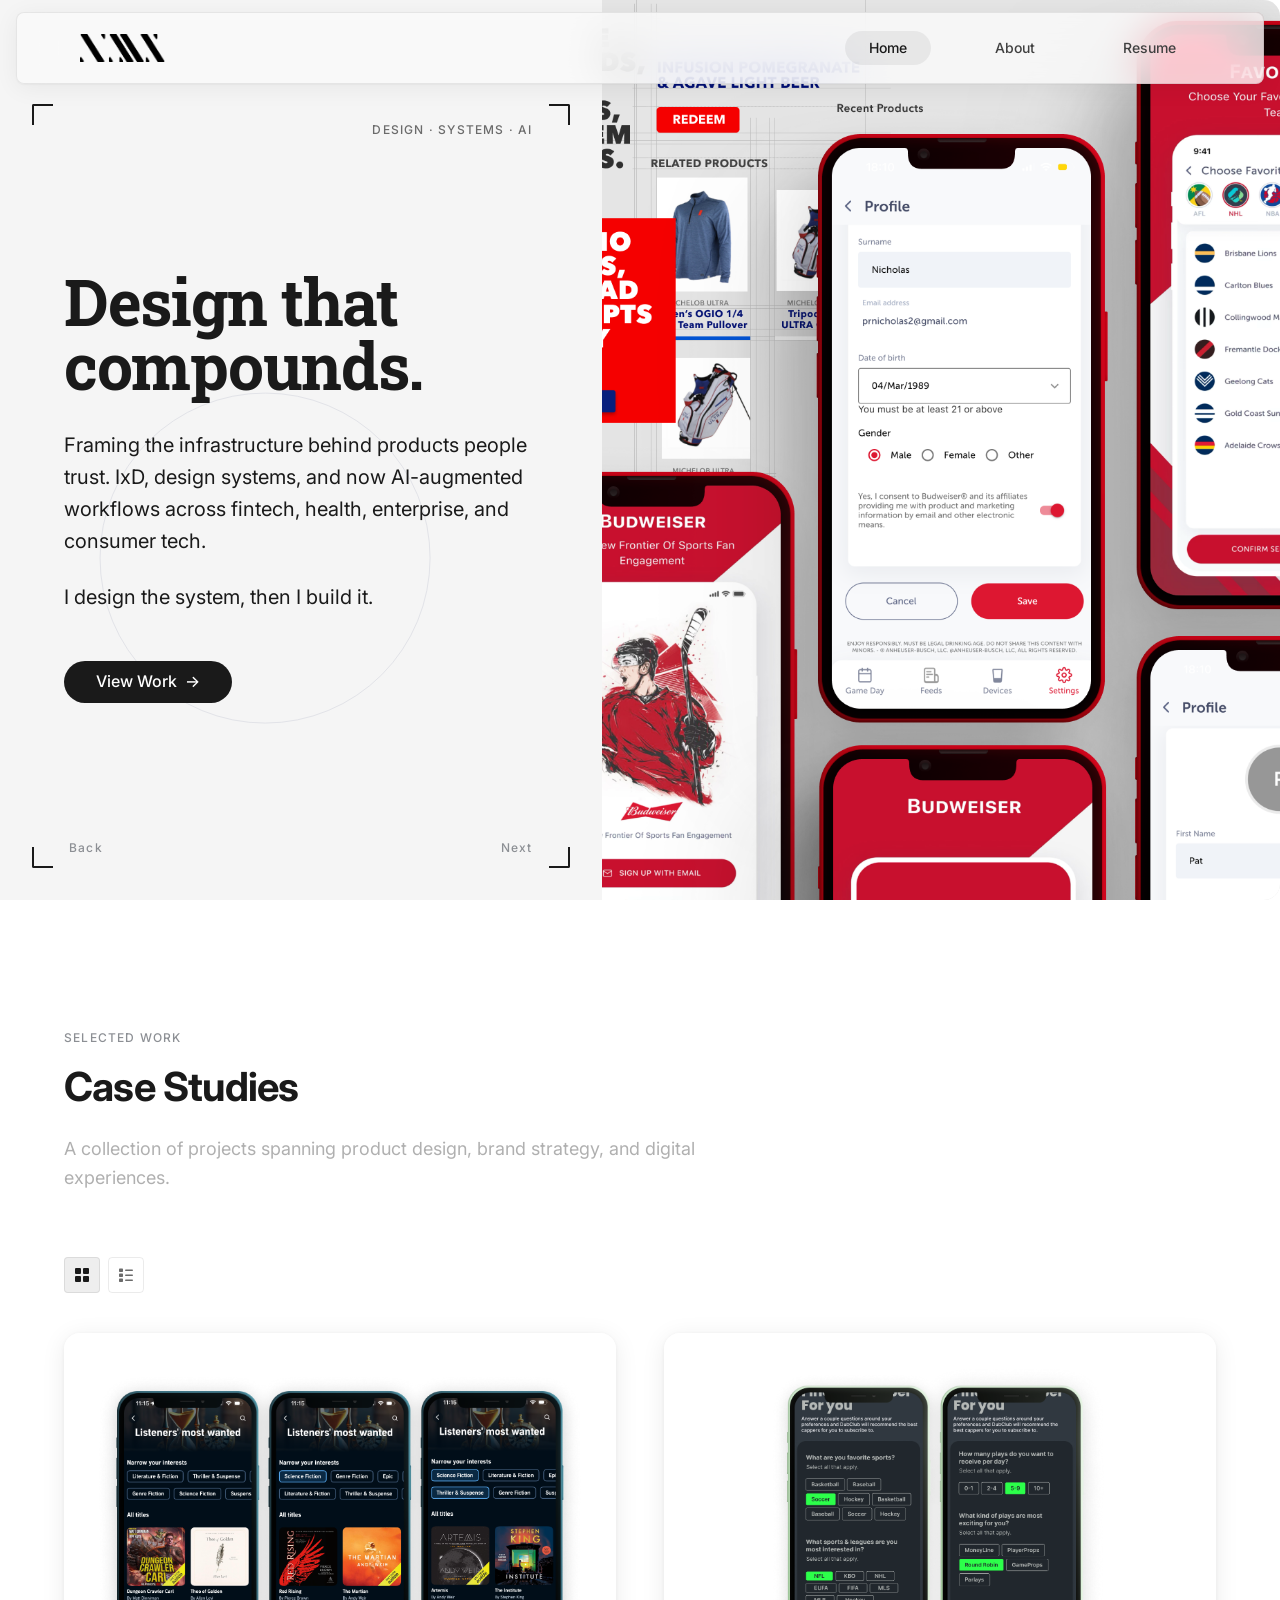
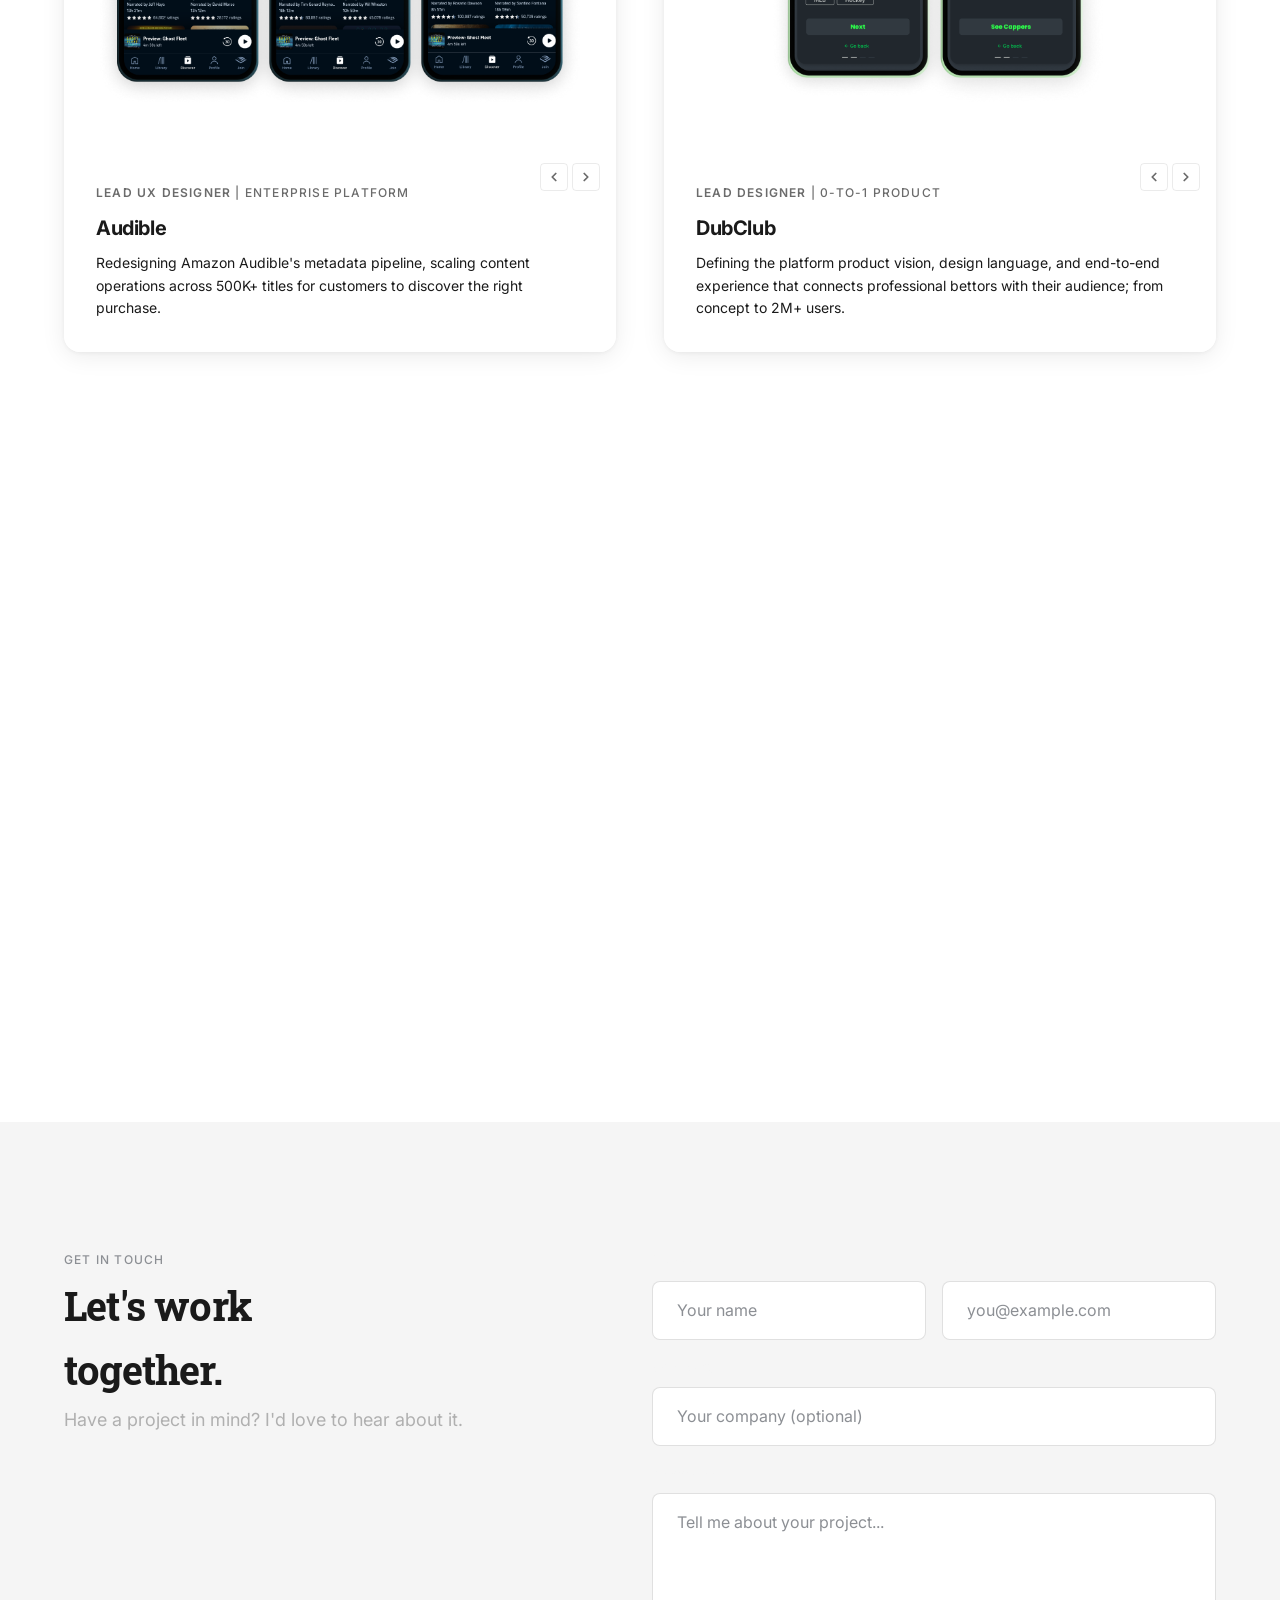
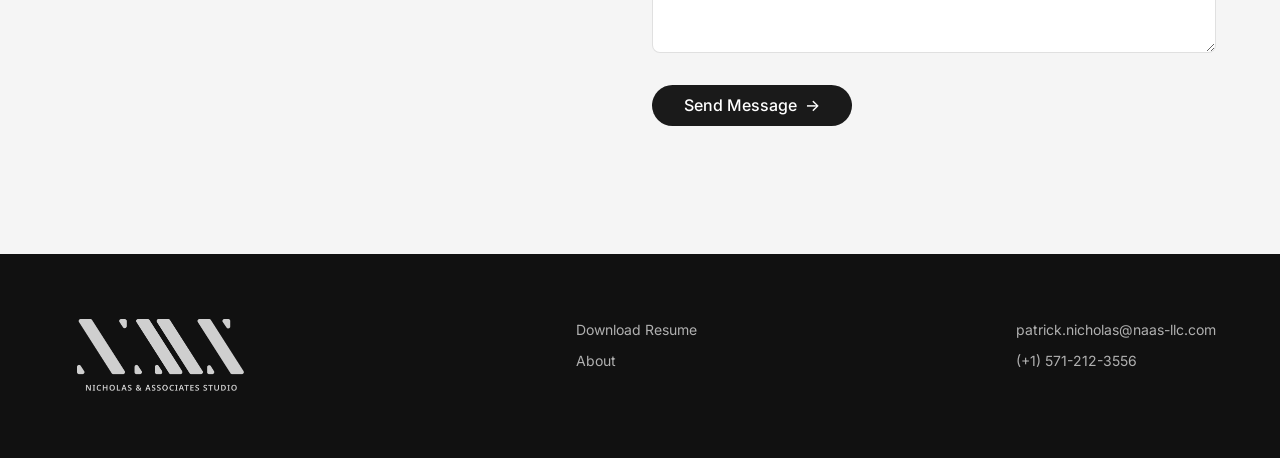
==== index.html @ 4880c424 "Restyle contact section text block: serif title, tight 4px rhythm .contact .section__title now uses " ====
<!DOCTYPE html>
<html lang="en">
<head>
  <meta charset="UTF-8">
  <meta name="viewport" content="width=device-width, initial-scale=1.0">
  <title>NAAS, LLC — Design & Strategy Portfolio</title>
  <meta name="description" content="NAAS, LLC — Portfolio of design, strategy, and product case studies by Patrick Nicholas.">
  <meta property="og:type" content="website">
  <meta property="og:url" content="https://naas-llc.netlify.app/">
  <meta property="og:title" content="NAAS, LLC — Design & Strategy Portfolio">
  <meta property="og:description" content="NAAS, LLC — Portfolio of design, strategy, and product case studies by Patrick Nicholas.">
  <meta property="og:image" content="https://naas-llc.netlify.app/assets/images/og-image.png">
  <meta name="twitter:card" content="summary_large_image">
  <meta name="twitter:title" content="NAAS, LLC — Design & Strategy Portfolio">
  <meta name="twitter:description" content="NAAS, LLC — Portfolio of design, strategy, and product case studies by Patrick Nicholas.">
  <meta name="twitter:image" content="https://naas-llc.netlify.app/assets/images/og-image.png">
  <link rel="preconnect" href="https://fonts.googleapis.com">
  <link rel="preconnect" href="https://fonts.gstatic.com" crossorigin>
  <link href="https://fonts.googleapis.com/css2?family=Roboto+Slab:wght@400;700&family=Newsreader:ital,opsz,wght@0,6..72,200..800;1,6..72,200..800&family=Inter:wght@400;500;600;700&family=JetBrains+Mono:wght@400;500&display=swap" rel="stylesheet">
  <link rel="stylesheet" href="css/main.css?v=20260461">
  <link rel="stylesheet" href="css/case-study.css?v=20260488">
</head>
<body class="theme--light">

  <a href="#main-content" class="skip-link">Skip to content</a>

  <!-- ============================================================
       NAVIGATION
       ============================================================ -->
  <nav class="nav">
    <div class="container nav__inner">
      <a href="index.html" class="nav__logo" aria-label="NAAS, LLC — Home">
        <img src="assets/images/naas-logo-lt.png" alt="NAAS, LLC" class="nav__logo-img">
      </a>
      <div class="nav__links">
        <a href="index.html" class="nav__link">Home</a>
        <a href="about.html" class="nav__link">About</a>
        <a href="resume.html" class="nav__link">Resume</a>
      </div>
      <button class="nav__toggle" aria-label="Toggle navigation">
        <span></span>
        <span></span>
        <span></span>
      </button>
    </div>
  </nav>

  <main id="main-content">

  <!-- ============================================================
       HERO — Home
       ============================================================ -->
  <section class="hero hero--home hero--split">

    <div class="hero__panel-text hero__panel-text--home">

      <p class="hero__eyebrow hero__eyebrow--home">Design &middot; Systems &middot; AI</p>

      <span class="hero__frame-corner hero__frame-corner--tl" aria-hidden="true"></span>
      <span class="hero__frame-corner hero__frame-corner--tr" aria-hidden="true"></span>
      <span class="hero__frame-corner hero__frame-corner--bl" aria-hidden="true"></span>
      <span class="hero__frame-corner hero__frame-corner--br" aria-hidden="true"></span>

      <span class="hero__accent-ring" aria-hidden="true"></span>

      <div class="hero__home-copy">
        <h1 class="hero__title">Design that compounds.</h1>
        <p class="hero__subtitle">
          Framing the infrastructure behind products people trust. IxD, design
          systems, and now AI-augmented workflows across fintech, health, enterprise,
          and consumer tech.
        </p>
        <p class="hero__subtitle hero__subtitle--spaced">I design the system, then I build it.</p>
        <div class="hero__cta">
          <a href="#projects" class="btn btn--primary btn--lg">View Work <span class="btn__arrow">&rarr;</span></a>
        </div>
      </div>

      <div class="hero__frame-nav">
        <button type="button" class="hero__frame-nav-label" data-home-carousel-back aria-label="Previous slide">Back</button>
        <button type="button" class="hero__frame-nav-label" data-home-carousel-next aria-label="Next slide">Next</button>
      </div>

    </div>

    <!-- Right panel — placeholder image/video carousel, auto-advances every 3.75s
         with a vertical slide transition. Swap these <img> slides for final
         photography/video before launch. -->
    <div class="hero__panel-visual hero__panel-visual--home">
      <div class="home-hero-carousel" data-home-carousel>
        <div class="home-hero-carousel__slide is-active"><img src="assets/images/home-hero-img-1.png" alt="" loading="lazy"></div>
        <div class="home-hero-carousel__slide"><img src="assets/images/home-hero-img-2.png" alt="" loading="lazy"></div>
        <div class="home-hero-carousel__slide"><img src="assets/images/home-hero-img-3.png" alt="" loading="lazy"></div>
        <div class="home-hero-carousel__slide"><img src="assets/images/home-hero-img-4.png" alt="" loading="lazy"></div>
        <div class="home-hero-carousel__slide"><img src="assets/images/home-hero-img-5.png" alt="" loading="lazy"></div>
        <div class="home-hero-carousel__slide"><img src="assets/images/home-hero-img-6.png" alt="" loading="lazy"></div>
        <div class="home-hero-carousel__slide"><img src="assets/images/home-hero-img-7.png" alt="" loading="lazy"></div>
        <div class="home-hero-carousel__slide"><img src="assets/images/home-hero-img-8.png" alt="" loading="lazy"></div>
      </div>
    </div>

  </section>

  <!-- ============================================================
       FEATURED PROJECTS
       ============================================================ -->
  <section id="projects" class="section">
    <div class="container">
      <div class="section__header">
        <p class="section__eyebrow">Selected Work</p>
        <h2 class="section__title">Case Studies</h2>
        <p class="section__subtitle">A collection of projects spanning product design, brand strategy, and digital experiences.</p>
      </div>

      <!-- View Toggle -->
      <div class="projects-controls" role="group" aria-label="Project view">
        <button class="view-btn view-btn--active" id="view-grid" aria-label="Grid view" aria-pressed="true">
          <svg width="16" height="16" viewBox="0 0 16 16" fill="none" aria-hidden="true">
            <rect x="1" y="1" width="6" height="6" rx="1" fill="currentColor"/>
            <rect x="9" y="1" width="6" height="6" rx="1" fill="currentColor"/>
            <rect x="1" y="9" width="6" height="6" rx="1" fill="currentColor"/>
            <rect x="9" y="9" width="6" height="6" rx="1" fill="currentColor"/>
          </svg>
        </button>
        <button class="view-btn" id="view-list" aria-label="List view" aria-pressed="false">
          <svg width="16" height="16" viewBox="0 0 16 16" fill="none" aria-hidden="true">
            <rect x="1" y="1.5" width="4" height="3.5" rx="0.75" fill="currentColor"/>
            <rect x="7" y="2.5" width="8" height="1.5" rx="0.75" fill="currentColor"/>
            <rect x="1" y="6.5" width="4" height="3.5" rx="0.75" fill="currentColor"/>
            <rect x="7" y="7.5" width="8" height="1.5" rx="0.75" fill="currentColor"/>
            <rect x="1" y="11.5" width="4" height="3.5" rx="0.75" fill="currentColor"/>
            <rect x="7" y="12.5" width="8" height="1.5" rx="0.75" fill="currentColor"/>
          </svg>
        </button>
      </div>

      <div class="grid" id="projects-grid">
        <!-- Project 1 — Audible -->
        <a href="projects/metadata-casestudy.html" class="col-6 project-card">
          <div class="project-card__image card-carousel">
            <div class="card-carousel__viewport">
              <div class="card-carousel__track">
                <div class="card-carousel__slide">
                  <img src="assets/images/audible-project-card-3.png" alt="Audible product screens">
                </div>
                <div class="card-carousel__slide">
                  <img src="assets/images/audible-project-card-4.png" alt="Audible product screens">
                </div>
                <div class="card-carousel__slide">
                  <img src="assets/images/Audible-project-banner-1.png" alt="Audible product screens">
                </div>
                <div class="card-carousel__slide">
                  <img src="assets/images/Audible-project-banner-2.png" alt="Audible product screens">
                </div>
              </div>
            </div>
          </div>
          <div class="project-card__content">
            <div class="card-carousel__controls">
              <button class="card-carousel__btn card-carousel__btn--prev" aria-label="Previous image">
                <svg width="14" height="14" viewBox="0 0 12 12" fill="none" aria-hidden="true"><path d="M7.5 9L4.5 6L7.5 3" stroke="currentColor" stroke-width="1.5" stroke-linecap="round" stroke-linejoin="round"/></svg>
              </button>
              <button class="card-carousel__btn card-carousel__btn--next" aria-label="Next image">
                <svg width="14" height="14" viewBox="0 0 12 12" fill="none" aria-hidden="true"><path d="M4.5 3L7.5 6L4.5 9" stroke="currentColor" stroke-width="1.5" stroke-linecap="round" stroke-linejoin="round"/></svg>
              </button>
            </div>
            <span class="project-card__tag"><span class="project-card__role">Lead UX Designer</span> | Enterprise Platform</span>
            <h3 class="project-card__title">Audible</h3>
            <p class="project-card__desc">Redesigning Amazon Audible's metadata pipeline, scaling content operations across 500K+ titles for customers to discover the right purchase.</p>
            <span class="project-card__list-cta">View Case Study <span class="btn__arrow">&rarr;</span></span>
          </div>
        </a>

        <!-- Project 2 — DubClub -->
        <a href="projects/0-1-product.html" class="col-6 project-card">
          <div class="project-card__image card-carousel">
            <div class="card-carousel__viewport">
              <div class="card-carousel__track">
                <div class="card-carousel__slide">
                  <img src="assets/images/duclub-project-card-1.png" alt="DubClub product screens" style="width:100%;height:100%;object-fit:contain;object-position:center;">
                </div>
                <div class="card-carousel__slide">
                  <img src="assets/images/dubclub-project-home-1.png" alt="DubClub product screens" style="width:100%;height:100%;object-fit:contain;object-position:center;">
                </div>
                <div class="card-carousel__slide">
                  <img src="assets/images/dubclub-project-home-2.png" alt="DubClub product screens" style="width:100%;height:100%;object-fit:contain;object-position:center;">
                </div>
              </div>
            </div>
          </div>
          <div class="project-card__content">
            <div class="card-carousel__controls">
              <button class="card-carousel__btn card-carousel__btn--prev" aria-label="Previous image">
                <svg width="14" height="14" viewBox="0 0 12 12" fill="none" aria-hidden="true"><path d="M7.5 9L4.5 6L7.5 3" stroke="currentColor" stroke-width="1.5" stroke-linecap="round" stroke-linejoin="round"/></svg>
              </button>
              <button class="card-carousel__btn card-carousel__btn--next" aria-label="Next image">
                <svg width="14" height="14" viewBox="0 0 12 12" fill="none" aria-hidden="true"><path d="M4.5 3L7.5 6L4.5 9" stroke="currentColor" stroke-width="1.5" stroke-linecap="round" stroke-linejoin="round"/></svg>
              </button>
            </div>
            <span class="project-card__tag"><span class="project-card__role">Lead Designer</span> | 0-to-1 Product</span>
            <h3 class="project-card__title">DubClub</h3>
            <p class="project-card__desc">Defining the platform product vision, design language, and end-to-end experience that connects professional bettors with their audience; from concept to 2M+ users.</p>
            <span class="project-card__list-cta">View Case Study <span class="btn__arrow">&rarr;</span></span>
          </div>
        </a>

        <!-- Project 3 — Anheuser-Busch -->
        <a href="projects/AB-InBev-DS.html" class="col-6 project-card">
          <div class="project-card__image card-carousel">
            <div class="card-carousel__viewport">
              <div class="card-carousel__track">
                <div class="card-carousel__slide"><img src="assets/images/abi-slide-1.png" alt="Anheuser-Busch — loyalty experience" style="width:100%;height:100%;object-fit:contain;object-position:center;"></div>
                <div class="card-carousel__slide"><img src="assets/images/abi-slide-2.png" alt="Anheuser-Busch — MyCooler platform" style="width:100%;height:100%;object-fit:contain;object-position:center;"></div>
              </div>
            </div>
          </div>
          <div class="project-card__content">
            <div class="card-carousel__controls">
              <button class="card-carousel__btn card-carousel__btn--prev" aria-label="Previous image">
                <svg width="14" height="14" viewBox="0 0 12 12" fill="none" aria-hidden="true"><path d="M7.5 9L4.5 6L7.5 3" stroke="currentColor" stroke-width="1.5" stroke-linecap="round" stroke-linejoin="round"/></svg>
              </button>
              <button class="card-carousel__btn card-carousel__btn--next" aria-label="Next image">
                <svg width="14" height="14" viewBox="0 0 12 12" fill="none" aria-hidden="true"><path d="M4.5 3L7.5 6L4.5 9" stroke="currentColor" stroke-width="1.5" stroke-linecap="round" stroke-linejoin="round"/></svg>
              </button>
            </div>
            <span class="project-card__tag"><span class="project-card__role">Senior UX Designer</span> | Design Systems</span>
            <h3 class="project-card__title">Anheuser-Busch</h3>
            <p class="project-card__desc">Creating a unified design system that uniquely represents Anheuser-Busch's 500+ brands, focused on consistency at enterprise scale while preserving brand identity.</p>
            <span class="project-card__list-cta">View Case Study <span class="btn__arrow">&rarr;</span></span>
          </div>
        </a>

      </div>
    </div>
  </section>

  <!-- ============================================================
       CONTACT FORM
       ============================================================ -->
  <section class="contact section--alt" id="contact">
    <div class="container">
      <div class="grid">
        <div class="col-5 tab-col-12">
          <p class="section__eyebrow">Get in Touch</p>
          <h2 class="section__title">Let's work<br>together.</h2>
          <p class="section__subtitle mt-2">Have a project in mind? I'd love to hear about it.</p>
        </div>
        <div class="col-6 col-start-7 tab-col-12">
          <form class="contact__form" novalidate>
            <div class="form-row">
              <div class="form-group">
                <label class="form-group__label" for="contact-name">Name</label>
                <input class="form-group__input" type="text" id="contact-name" name="name" placeholder="Your name" required>
              </div>
              <div class="form-group">
                <label class="form-group__label" for="contact-email">Email</label>
                <input class="form-group__input" type="email" id="contact-email" name="email" placeholder="you@example.com" required>
              </div>
            </div>
            <div class="form-group">
              <label class="form-group__label" for="contact-company">Company</label>
              <input class="form-group__input" type="text" id="contact-company" name="company" placeholder="Your company (optional)">
            </div>
            <div class="form-group">
              <label class="form-group__label" for="contact-message">Message</label>
              <textarea class="form-group__textarea" id="contact-message" name="message" placeholder="Tell me about your project..." required></textarea>
            </div>
            <div class="form-message"></div>
            <button type="submit" class="btn btn--primary btn--lg contact__submit">Send Message <span class="btn__arrow">&rarr;</span></button>
          </form>
        </div>
      </div>
    </div>
  </section>

  </main>

  <!-- ============================================================
       FOOTER
       ============================================================ -->
  <footer class="footer">
    <div class="container footer__inner">
      <div class="footer__brand">
        <a href="index.html" aria-label="NAAS, LLC — Home">
          <img src="assets/images/logo-white-footer.png" alt="NAAS, LLC" class="footer__logo-img">
        </a>
        
      </div>
      <div class="footer__links">
        <a href="assets/files/Patrick-Nicholas_Resume2026.pdf" class="footer__link" download="Patrick-Nicholas_Resume2026.pdf">Download Resume</a>
        <a href="about.html" class="footer__link">About</a>
      </div>
      <div class="footer__contact">
        <span class="footer__contact-item"><a href="mailto:patrick.nicholas@naas-llc.com">patrick.nicholas@naas-llc.com</a></span>
        <span class="footer__contact-item"><a href="tel:+15712123556">(+1) 571-212-3556</a></span>
      </div>
    </div>
  </footer>

  <script src="js/main.js?v=20260471"></script>
</body>
</html>
---- css/main.css ----
/* ==========================================================================
   Main — Import all stylesheets
   ========================================================================== */
@import url('tokens.css?v=20260453');
@import url('grid.css?v=20260450');
@import url('base.css?v=20260453');
@import url('components.css?v=20260463');
---- css/case-study.css ----
/* ==========================================================================
   Case Study Layout — cs-* components
   Used by project-4.html (and future case studies).

   Per-project accent color: set --cs-accent on <main>.
   e.g. <main style="--cs-accent: #0060AF;">

   All components respect body.theme--light via semantic tokens.
   ========================================================================== */

/* ================================================================
   CUSTOM PROPERTY DEFAULTS
   ================================================================ */
:root {
  --cs-accent:          #2563EB;         /* fallback — overridden per project */
  --cs-accent-dim:      rgba(37, 99, 235, 0.12);
  --cs-section-py:      var(--space-5xl);
  --cs-chapter-py:      var(--space-3xl);
  --cs-split-gap:       var(--space-5xl);
  --cs-split-col-text:  7fr;
  --cs-split-col-vis:   5fr;
}


/* ================================================================
   CS-INTRO — Overview + Meta 2-col block
   ================================================================ */
.cs-intro {
  padding: var(--cs-section-py) 0 var(--space-4xl);
  background-color: var(--color-bg);
  transition: background-color var(--duration-theme);
}

.cs-intro__inner {
  display: grid;
  grid-template-columns: 1fr 1fr;
  gap: var(--space-4xl) var(--space-4xl);
  align-items: start;
}

.cs-intro__overview-label {
  font-size: var(--text-caption);
  font-weight: var(--fw-emphasis);
  letter-spacing: var(--tracking-overline);
  text-transform: uppercase;
  color: var(--cs-accent);
  margin-bottom: var(--space-sm);
}

.cs-intro__text {
  font-size: var(--text-body-lg);
  line-height: var(--leading-prose);
  color: var(--color-text-secondary);
  max-width: 600px;
}

.cs-intro__text + .cs-intro__text {
  margin-top: var(--space-md);
}

/* Right: stacked meta list — horizontal cards instead of divider lines */
.cs-intro__meta {
  display: flex;
  flex-direction: column;
  gap: var(--space-md);
}

.cs-intro__meta-item {
  padding: 16px 16px;
  border-radius: 8px;
  /* --color-card directly, not the --card-bg alias — --card-bg doesn't
     correctly pick up body.theme--light's override when the class is
     toggled at runtime (confirmed: --color-card resolves correctly,
     --card-bg does not), so it's bypassed here. */
  background-color: var(--color-card);
  box-shadow: 0 2px 10px rgba(0, 0, 0, 0.06);
}

.cs-intro__meta-label {
  font-size: var(--text-caption);
  font-weight: var(--fw-emphasis);
  letter-spacing: var(--tracking-overline);
  text-transform: uppercase;
  color: var(--color-text-tertiary);
  margin-bottom: 4px;
}

.cs-intro__meta-value {
  font-size: var(--text-label);
  line-height: 1.5;
  color: var(--color-text-primary);
  font-weight: var(--fw-emphasis);
}

@media (max-width: 1024px) {
  .cs-intro__inner {
    grid-template-columns: 1fr;
    gap: var(--space-3xl);
  }

  .cs-intro__meta {
    flex-direction: row;
    flex-wrap: wrap;
    gap: var(--space-md);
  }

  .cs-intro__meta-item {
    flex: 1 1 calc(50% - var(--space-md));
  }
}

@media (max-width: 640px) {
  .cs-intro__meta-item {
    flex: 1 1 100%;
  }
}


/* ================================================================
   CS-STATEMENT — Large editorial pull statement
   ================================================================ */
.cs-statement {
  padding: var(--space-4xl) 0;
}

.cs-statement__text {
  font-family: 'Newsreader', Georgia, serif;
  font-style: italic;
  font-size: clamp(1.5rem, 2.5vw + 0.5rem, 2.5rem);
  line-height: 1.35;
  color: var(--color-text-primary);
  max-width: 900px;
  margin: 0 auto;
  text-align: center;
  letter-spacing: -0.01em;
}

.cs-statement__text em {
  font-style: normal;
  color: var(--cs-accent);
}


/* ================================================================
   CS-FULL-BLEED — Image with caption
   ================================================================ */
.cs-full-bleed {
  margin: var(--space-4xl) 0;
}

.cs-full-bleed__frame {
  width: 100%;
  border-radius: var(--radius-card);
  overflow: hidden;
  background-color: var(--color-surface);
  border: 1px solid var(--color-border-light);
}

.cs-full-bleed__frame img {
  display: block;
  width: 100%;
  height: auto;
  max-height: 600px;
  object-fit: contain;
  object-position: center;
}

.cs-full-bleed__caption {
  margin-top: var(--space-sm);
  font-size: var(--text-caption);
  color: var(--color-text-tertiary);
  text-align: center;
  letter-spacing: var(--tracking-wide);
}


/* ================================================================
   CS-QUOTE-FEATURE — Full-bleed blue quote block + overlapping image
   The quote box breaks out to full viewport width (100vw technique)
   regardless of its .container ancestor's max-width/padding — safe
   because html/body carry overflow-x:hidden site-wide.

   The image sits in normal flow directly after the quote box, at 50%
   width centered; it's pulled up via a negative top margin equal to
   40% of its OWN rendered height (not the container's) — percentage
   margins resolve against the containing block's width, and since
   the image has a fixed intrinsic aspect ratio, 40% of its height
   converts to a fixed percentage of that same width, so this stays
   correct at any viewport size without JS. Halving the image's width
   also halves its rendered height, so the margin is half of what a
   full-width image would need for the same 40% overlap.

   The quote box's own bottom padding gets that same percentage added
   on top of its normal 72px — without it, the box's height is purely
   content-driven (text + padding) and doesn't actually grow to
   contain the overlap, so a large overlap % just pushes the image up
   past the TOP of the box instead of showing more blue behind it.
   ================================================================ */
.cs-quote-feature {
  margin: var(--space-4xl) 0;
}

.cs-quote-feature__quote {
  background-color: #0078CF;
  color: #ffffff;
  padding: 72px 72px calc(72px + 22.49%);
  text-align: center;
  width: 100vw;
  margin-left: calc(50% - 50vw);
  margin-right: calc(50% - 50vw);
  border-radius: 0;
}

.cs-quote-feature__text {
  font-family: var(--font-heading);
  font-size: 54px;
  font-weight: 700;
  font-style: italic;
  line-height: var(--leading-display);
  letter-spacing: var(--tracking-heading);
  color: inherit;
  max-width: 900px;
  margin: 0 auto;
}

.cs-quote-feature__text em {
  font-style: normal;
}

.cs-quote-feature__image-wrap {
  position: relative;
  width: 50%;
  /* -40% of the image's own rendered height (at its new 50% width),
     expressed as a percentage of the containing block's width — see
     block comment above. coned-slide-1.png is 1400x1574. */
  margin-top: -22.49%;
  margin-left: auto;
  margin-right: auto;
  border-radius: var(--radius-card);
  overflow: hidden;
}

.cs-quote-feature__image {
  display: block;
  width: 100%;
  height: auto;
}

@media (max-width: 768px) {
  .cs-quote-feature__quote {
    padding: var(--space-xl) var(--space-xl) calc(var(--space-xl) + 35.98%);
  }

  .cs-quote-feature__image-wrap {
    width: 80%;
    margin-top: -35.98%;
  }
}


/* ================================================================
   CS-CHAPTER — Section divider with number + label
   ================================================================ */
.cs-chapter {
  display: flex;
  align-items: center;
  gap: var(--space-sm);
  padding: var(--cs-chapter-py) 0 var(--space-xl);
  border-top: 1px solid var(--cs-accent);
}

.cs-chapter__number {
  font-size: var(--text-caption);
  font-weight: var(--fw-emphasis);
  letter-spacing: var(--tracking-overline);
  color: var(--cs-accent);
  font-variant-numeric: tabular-nums;
  min-width: 2rem;
}

.cs-chapter__label {
  font-size: var(--text-h4);
  font-weight: var(--fw-heading);
  color: var(--color-text-primary);
  letter-spacing: var(--tracking-heading);
  line-height: 1.2;
}


/* ================================================================
   CS-SPLIT — Two-column text + visual section
   ================================================================ */
.cs-split {
  padding: 0 0 var(--cs-section-py);
  background-color: var(--color-bg);
  transition: background-color var(--duration-theme);
}

/* Display grid is on the section; container has display:contents to
   let the children participate directly in this grid */
.cs-split {
  display: grid;
  grid-template-columns: var(--cs-split-col-text) var(--cs-split-col-vis);
  gap: 0 var(--space-4xl);
  align-items: start;
  padding-left: var(--grid-margin);
  padding-right: var(--grid-margin);
  max-width: var(--max-width);
  margin-left: auto;
  margin-right: auto;
}

.cs-split--flip {
  grid-template-columns: var(--cs-split-col-vis) var(--cs-split-col-text);
}

/* Text column */
.cs-split__text {
  padding-top: var(--space-lg);
}

.cs-split__eyebrow {
  font-size: var(--text-caption);
  font-weight: var(--fw-emphasis);
  letter-spacing: var(--tracking-overline);
  text-transform: uppercase;
  color: var(--cs-accent);
  margin-bottom: var(--space-xs);
}

.cs-split__heading {
  font-size: var(--text-h3);
  font-weight: var(--fw-heading);
  color: var(--color-text-primary);
  line-height: var(--leading-heading);
  letter-spacing: var(--tracking-heading);
  margin-bottom: var(--space-lg);
}

.cs-split__body {
  font-size: var(--text-body);
  line-height: var(--leading-prose);
  color: var(--color-text-secondary);
}

.cs-split__body p {
  margin-bottom: var(--space-md);
}

.cs-split__body p:last-child {
  margin-bottom: 0;
}

.cs-split__body ul {
  margin-top: var(--space-md);
  margin-bottom: 0;
  padding-left: 1.25em;
  display: flex;
  flex-direction: column;
  gap: var(--space-xs);
}

.cs-split__body li {
  line-height: 1.6;
}

.cs-split__body li::marker {
  color: var(--cs-accent);
}

/* Visual column */
.cs-split__visual {
  padding-top: var(--space-lg);
  position: sticky;
  top: calc(var(--nav-height) + var(--space-lg));
}

.cs-split__image {
  width: 100%;
  min-height: 280px;
  border-radius: var(--radius-card);
  background-color: var(--color-surface);
  border: 1px solid var(--color-border-light);
  overflow: hidden;
  margin-bottom: var(--space-sm);
}

.cs-split__image img {
  display: block;
  width: 100%;
  height: 100%;
  object-fit: cover;
}

.cs-split__image-caption {
  font-size: var(--text-caption);
  color: var(--color-text-tertiary);
  line-height: 1.5;
  letter-spacing: var(--tracking-wide);
}

/* Flipped: visual moves to col 1 */
.cs-split--flip .cs-split__text {
  order: 2;
}

.cs-split--flip .cs-split__visual {
  order: 1;
}

@media (max-width: 1024px) {
  .cs-split,
  .cs-split--flip {
    display: flex;
    flex-direction: column;
    padding-left: var(--grid-margin);
    padding-right: var(--grid-margin);
    gap: var(--space-2xl);
  }

  .cs-split--flip .cs-split__text,
  .cs-split--flip .cs-split__visual {
    order: unset;
  }

  .cs-split__visual {
    position: static;
  }
}


/* ================================================================
   CS-PULL-QUOTE — Bold blockquote section
   ================================================================ */
.cs-pull-quote {
  padding: var(--space-4xl) 0;
  background-color: var(--color-bg-alt);
  border-top: 1px solid var(--color-border-light);
  border-bottom: 1px solid var(--color-border-light);
  transition: background-color var(--duration-theme),
              border-color var(--duration-theme);
}

.cs-pull-quote__text {
  font-family: 'Newsreader', Georgia, serif;
  font-style: italic;
  font-size: clamp(1.25rem, 1.5vw + 0.5rem, 1.75rem);
  line-height: 1.45;
  color: var(--color-text-primary);
  max-width: 760px;
  margin: 0 auto;
  text-align: center;
  padding-left: var(--space-2xl);
  padding-right: var(--space-2xl);
  position: relative;
}

.cs-pull-quote__text::before {
  content: '"';
  display: block;
  font-family: 'Newsreader', Georgia, serif;
  font-style: italic;
  font-size: 4rem;
  line-height: 1;
  color: var(--cs-accent);
  opacity: 0.4;
  margin-bottom: -1rem;
}

.cs-pull-quote__text strong {
  font-style: normal;
  font-weight: var(--fw-heading);
  color: var(--color-text-primary);
}


/* ================================================================
   CS-STATS — Impact metrics grid
   ================================================================ */
.cs-stats {
  padding: var(--cs-section-py) 0;
  background-color: var(--color-bg);
  transition: background-color var(--duration-theme);
}

.cs-stats__grid {
  display: grid;
  grid-template-columns: repeat(4, 1fr);
  gap: var(--space-lg);
}

.cs-stat {
  padding: var(--space-xl) var(--space-lg);
  background-color: var(--color-surface);
  border: 1px solid var(--color-border-light);
  border-radius: var(--radius-card);
  text-align: center;
  transition: background-color var(--duration-theme),
              border-color var(--duration-theme);
}

.cs-stat__number {
  font-size: clamp(2.5rem, 4vw + 0.5rem, 4rem);
  font-weight: var(--fw-black);
  line-height: 1;
  color: var(--cs-accent);
  letter-spacing: var(--tracking-heading);
  margin-bottom: var(--space-xs);
  font-variant-numeric: tabular-nums;
}

.cs-stat__label {
  font-size: var(--text-caption);
  line-height: 1.5;
  color: var(--color-text-secondary);
  max-width: 200px;
  margin: 0 auto;
}

@media (max-width: 1024px) {
  .cs-stats__grid {
    grid-template-columns: repeat(2, 1fr);
  }
}

@media (max-width: 640px) {
  .cs-stats__grid {
    grid-template-columns: 1fr 1fr;
    gap: var(--space-sm);
  }

  .cs-stat {
    padding: var(--space-lg) var(--space-md);
  }
}


/* ================================================================
   THEME — Light mode overrides
   All semantic-token-based components update automatically.
   These are for cs-specific elements that need explicit overrides.
   ================================================================ */
body.theme--light .cs-stat {
  background-color: var(--p-neutral-50);
  border-color: var(--p-neutral-150);
}

body.theme--light .cs-full-bleed__frame {
  background-color: var(--p-neutral-100);
  border-color: var(--p-neutral-200);
}

body.theme--light .cs-split__image {
  background-color: var(--p-neutral-100);
  border-color: var(--p-neutral-200);
}

/* ================================================================
   CS-PROGRESS — Thin reading progress bar (fixed top of viewport)
   ================================================================ */
.cs-progress {
  position: fixed;
  top: 0;
  left: 0;
  height: 2px;
  width: 0%;
  background-color: var(--cs-accent);
  z-index: 200;
  transition: width 80ms linear;
  pointer-events: none;
}


/* ================================================================
   HERO BREADCRUMB + TAGS
   ================================================================ */
.hero__breadcrumb {
  display: flex;
  align-items: center;
  gap: var(--space-xs);
  margin-top: var(--space-xl);
  font-size: var(--text-caption);
  font-weight: var(--fw-emphasis);
  letter-spacing: var(--tracking-overline);
  text-transform: uppercase;
  color: var(--p-neutral-400);
}

.hero__breadcrumb a {
  color: inherit;
  transition: color var(--duration-fast) var(--ease-default);
}

.hero__breadcrumb a:hover {
  color: var(--p-neutral-100);
}

.hero__breadcrumb-sep {
  color: var(--p-neutral-600);
  font-weight: var(--p-fw-regular);
}

.hero__tags {
  display: flex;
  flex-wrap: wrap;
  gap: var(--space-sm);
  margin-top: var(--space-lg);
}

.hero__tag {
  font-size: var(--text-caption);
  font-weight: var(--fw-emphasis);
  letter-spacing: var(--tracking-overline);
  text-transform: uppercase;
  color: var(--cs-accent);
  opacity: 0.85;
}

/* Lock hero breadcrumb/tags to dark palette even when body.theme--light */
body.theme--light .hero--project .hero__breadcrumb { color: var(--p-neutral-400); }
body.theme--light .hero--project .hero__breadcrumb a:hover { color: var(--p-neutral-100); }
body.theme--light .hero--project .hero__tag { color: var(--cs-accent); }


/* ================================================================
   CS-STATS EARLY — Compact inline stat strip (used in cs-intro zone)
   Displays headline numbers before the narrative for FAANG outcome-first
   scanning. Separate from the full cs-stats grid at the end.
   ================================================================ */
.cs-stats-early {
  display: flex;
  flex-wrap: wrap;
  gap: var(--space-lg) var(--space-3xl);
  padding: var(--space-2xl) 0 var(--space-xl);
  margin-bottom: var(--space-3xl);
}

.cs-stats-early__item {
  display: flex;
  flex-direction: column;
  gap: 4px;
}

.cs-stats-early__number {
  font-size: var(--text-h3);
  font-weight: var(--fw-display);
  line-height: 1;
  letter-spacing: var(--tracking-heading);
  color: var(--cs-accent);
  font-variant-numeric: tabular-nums;
}

.cs-stats-early__label {
  font-size: var(--text-caption);
  font-weight: var(--fw-emphasis);
  letter-spacing: var(--tracking-overline);
  text-transform: uppercase;
  color: var(--color-text-tertiary);
  max-width: 200px;
  line-height: 1.4;
}

@media (max-width: 640px) {
  .cs-stats-early {
    gap: var(--space-lg) var(--space-2xl);
  }
  .cs-stats-early__number {
    font-size: var(--text-h4);
  }
}


/* ================================================================
   CS-VIDEO — Inline .mov / mp4 player
   Usage: <div class="cs-video" data-src="../assets/video/demo.mov"
               data-poster="../assets/images/poster.jpg"
               data-caption="Caption text here">
          </div>
          <p class="cs-video__caption"></p>
   JS (initVideoPlaceholders) injects the <video> element on load.
   ================================================================ */
.cs-video {
  position: relative;
  width: 100%;
  aspect-ratio: 16 / 9;
  background-color: var(--color-surface);
  border-radius: var(--radius-card);
  overflow: hidden;
  border: 1px solid var(--color-border-light);
  margin: var(--space-3xl) 0 var(--space-sm);
}

.cs-video video {
  position: absolute;
  inset: 0;
  width: 100%;
  height: 100%;
  object-fit: contain;
  display: block;
  background-color: var(--p-neutral-950);
}

/* Placeholder state — shown before JS injects the video */
.cs-video:not(:has(video))::after {
  content: attr(data-caption);
  position: absolute;
  inset: 0;
  display: flex;
  align-items: center;
  justify-content: center;
  font-size: var(--text-caption);
  color: var(--color-text-tertiary);
  letter-spacing: var(--tracking-wide);
}

.cs-video__caption {
  font-size: var(--text-caption);
  color: var(--color-text-tertiary);
  letter-spacing: var(--tracking-wide);
  margin-bottom: var(--space-3xl);
  line-height: 1.5;
}

/* Light theme */
body.theme--light .cs-video {
  background-color: var(--p-neutral-100);
  border-color: var(--p-neutral-200);
}

body.theme--light .cs-video video {
  background-color: var(--p-neutral-950);
}


/* ================================================================
   LIGHT THEME — New component overrides
   ================================================================ */

body.theme--light .cs-stats-early__number {
  color: var(--cs-accent);
}

body.theme--light .cs-stats-early__label {
  color: var(--p-neutral-500);
}


/* ================================================================
   HERO — SPLIT LAYOUT (text panel + visual carousel)
   New project-hero pattern: text left, dot-controlled image carousel
   right. Replaces the old absolute-background .hero__carousel for
   pages migrated to this pattern. Stacks vertically <=1024px.
   Usage: <section class="hero hero--project hero--warm hero--split">
   ================================================================ */
.hero--split {
  display: grid;
  grid-template-columns: minmax(0, 7fr) minmax(0, 5fr);
  align-items: stretch;
  min-height: var(--hero-min-h-project);
  max-width: var(--max-width);
  margin: 0 auto;
  padding-top: 0;
  padding-bottom: 0;
}

.hero--split .hero__panel-text {
  display: flex;
  flex-direction: column;
  justify-content: center;
  padding: calc(var(--nav-height) + var(--space-3xl)) var(--grid-margin) var(--space-3xl);
  min-width: 0;
}

.hero--split .hero__breadcrumb { margin-top: 0; }

.hero__panel-visual {
  position: relative;
  min-height: 480px;
  padding: var(--space-xl);
  padding-bottom: 0;
  background-color: transparent; /* inherits the .hero section's own bg (dark/warm/default) to match the text panel */
  overflow: hidden;
}

.hero__visual-carousel {
  position: absolute;
  inset: 0;
}

.hero__visual-slide {
  position: absolute;
  inset: 0;
  display: flex;
  align-items: flex-end;
  justify-content: center;
  opacity: 0;
  /* Matches the established .hero__carousel crossfade timing */
  transition: opacity 0.9s cubic-bezier(0.4, 0, 0.2, 1);
}

.hero__visual-slide.is-active {
  opacity: 1;
  z-index: 1;
}

.hero__visual-slide img {
  width: 85%;
  height: 85%;
  object-fit: contain;
  object-position: center center;
  display: block;
  margin: 0 auto;
  border-radius: 16px;
}

/* ================================================================
   PROJECT HERO CAROUSEL — directional slide-in variant
   Opt-in per project via a modifier class on .hero__visual-carousel
   (e.g. --slide-btt, --slide-rtl, --slide-ttb). Replaces the default
   crossfade with a transform-based push in a single fixed axis, while
   keeping the same dot-click-to-jump + auto-advance behavior. Base rule
   sets each direction's resting (off-screen) position; the combined
   .is-active selector below has one extra class, so it always wins
   regardless of source order.
   ================================================================ */
.hero__visual-carousel--slide-btt .hero__visual-slide,
.hero__visual-carousel--slide-rtl .hero__visual-slide,
.hero__visual-carousel--slide-ttb .hero__visual-slide {
  opacity: 1;
  /* align-items stays flex-end (inherited from the base rule) so the
     image sits flush to the bottom edge, matching the documented
     Project Hero spec (510x646 safe area, bottom + center aligned) —
     this was accidentally overridden to "center" before, which split
     the empty space evenly top/bottom instead. */
  transition: transform 0.84s cubic-bezier(0.65, 0, 0.35, 1);
}

.hero__visual-carousel--slide-btt .hero__visual-slide { transform: translateY(100%); }
.hero__visual-carousel--slide-rtl .hero__visual-slide { transform: translateX(100%); }
.hero__visual-carousel--slide-ttb .hero__visual-slide { transform: translateY(-100%); }

.hero__visual-carousel--slide-btt .hero__visual-slide.is-active,
.hero__visual-carousel--slide-rtl .hero__visual-slide.is-active,
.hero__visual-carousel--slide-ttb .hero__visual-slide.is-active {
  transform: translate(0, 0);
  z-index: 1;
}

.hero__visual-carousel--slide-btt .hero__visual-slide.is-exit-btt { transform: translateY(-100%); }
.hero__visual-carousel--slide-rtl .hero__visual-slide.is-exit-rtl { transform: translateX(-100%); }
.hero__visual-carousel--slide-ttb .hero__visual-slide.is-exit-ttb { transform: translateY(100%); }

.hero__visual-slide.no-transition {
  transition: none;
}

.hero__visual-dots {
  position: absolute;
  right: var(--space-lg);
  bottom: var(--space-lg);
  display: flex;
  gap: var(--space-xs);
  z-index: 2;
}

.hero__visual-dot {
  width: 9px;
  height: 9px;
  border-radius: 50%;
  border: 1.2px solid rgba(255, 255, 255, 0.8);
  background: transparent;
  padding: 0;
  cursor: pointer;
  transition: background-color var(--duration-normal) var(--ease-default),
              transform var(--duration-fast) var(--ease-default),
              border-color var(--duration-normal) var(--ease-default);
}

.hero__visual-dot:hover {
  border-color: #fff;
}

.hero__visual-dot.is-active {
  background-color: #fff;
  transform: scale(1.15);
}

/* Filmstrip — nav between other case studies */
.hero__filmstrip {
  display: flex;
  gap: var(--space-md);
  margin-top: var(--space-3xl);
  overflow-x: auto;
  padding-bottom: 2px; /* room for focus ring */
}

.hero__filmstrip-item {
  display: flex;
  flex-direction: column;
  gap: var(--space-xs);
  flex: 0 0 auto;
  width: 96px;
  opacity: 0.55;
  transition: opacity var(--duration-normal) var(--ease-default);
}

.hero__filmstrip-item:hover,
.hero__filmstrip-item.is-active {
  opacity: 1;
}

.hero__filmstrip-thumb {
  display: block;
  width: 100%;
  aspect-ratio: 3 / 2;
  border-radius: var(--radius-input);
  background-color: var(--color-surface);
  overflow: hidden;
}

.hero__filmstrip-thumb img {
  width: 100%;
  height: 100%;
  object-fit: cover;
  display: block;
}

.hero__filmstrip-label {
  font-size: var(--text-caption);
  color: var(--color-text-tertiary);
  letter-spacing: var(--tracking-wide);
  white-space: nowrap;
  overflow: hidden;
  text-overflow: ellipsis;
}

/* ---- Tablet / Mobile — stack visual under text ---- */
@media (max-width: 1024px) {
  .hero--split {
    display: flex;
    flex-direction: column;
    min-height: 0;
  }

  .hero--split .hero__panel-text {
    padding: calc(var(--nav-height) + var(--space-2xl)) var(--grid-margin) var(--space-2xl);
  }

  .hero__panel-visual {
    min-height: 360px;
  }
}

@media (max-width: 640px) {
  .hero__panel-visual {
    min-height: 280px;
  }

  .hero__filmstrip-item {
    width: 76px;
  }

  .hero__visual-dots {
    right: var(--space-md);
    bottom: var(--space-md);
  }
}

/* ================================================================
   HERO — HOME SPLIT VARIANT
   Reuses the .hero--split grid/stack mechanics above, with a
   light, editorial treatment: viewfinder corner marks, a decorative
   accent ring behind the copy, and a plain auto-advancing (no dot
   controls) image/video carousel on the right, edge-to-edge.
   ================================================================ */
.hero--home.hero--split {
  background-color: var(--p-neutral-0);
  min-height: var(--hero-min-h-home);
  grid-template-columns: minmax(0, 47%) minmax(0, 53%);
}

.hero__panel-text--home {
  position: relative;
  background-color: var(--p-neutral-50);
  overflow: hidden;
}

.hero__eyebrow--home {
  position: absolute;
  top: calc(var(--nav-height) + var(--space-lg) + 16px);
  /* Corner mark's inward edge sits at space-lg + 21px (its own size);
     add 16px past that for a true visual gap, not just a flat shift. */
  right: calc(var(--space-lg) + 21px + 16px);
  margin-bottom: 0;
  font-size: var(--text-caption);
}

.hero__home-copy {
  position: relative;
  z-index: 1;
}

/* Viewfinder corner marks — decorative, framing the copy block */
.hero__frame-corner {
  position: absolute;
  width: 21px;
  height: 21px;
  border: 0 solid var(--p-neutral-900);
  pointer-events: none;
  z-index: 1;
}

.hero__frame-corner--tl {
  top: calc(var(--nav-height) + var(--space-lg));
  left: var(--space-lg);
  border-top-width: 2px;
  border-left-width: 2px;
  border-top-left-radius: 2px;
}

.hero__frame-corner--tr {
  top: calc(var(--nav-height) + var(--space-lg));
  right: var(--space-lg);
  border-top-width: 2px;
  border-right-width: 2px;
  border-top-right-radius: 2px;
}

.hero__frame-corner--bl {
  bottom: var(--space-lg);
  left: var(--space-lg);
  border-bottom-width: 2px;
  border-left-width: 2px;
  border-bottom-left-radius: 2px;
}

.hero__frame-corner--br {
  bottom: var(--space-lg);
  right: var(--space-lg);
  border-bottom-width: 2px;
  border-right-width: 2px;
  border-bottom-right-radius: 2px;
}

/* Decorative accent ring, centered behind the copy block */
.hero__accent-ring {
  position: absolute;
  left: 44%;
  top: 62%;
  width: min(420px, 55%);
  aspect-ratio: 1;
  transform: translate(-50%, -50%);
  border-radius: 50%;
  border: 1.5px solid var(--p-neutral-200);
  pointer-events: none;
  z-index: 0;
}

/* Back / Next caption row — doubles as the home carousel's controls.
   Vertically centered on the corner bracket's top edge (space-lg +
   21px, its own footprint) via the bottom+translateY(50%) pairing,
   which stays centered regardless of the row's actual line-height. */
.hero__frame-nav {
  position: absolute;
  left: calc(var(--space-lg) + 21px + 16px);
  right: calc(var(--space-lg) + 21px + 16px);
  bottom: calc(var(--space-lg) + 21px);
  transform: translateY(50%);
  display: flex;
  justify-content: space-between;
  z-index: 1;
}

.hero__frame-nav-label {
  background: none;
  border: 0;
  padding: 0;
  margin: 0;
  font-family: inherit;
  font-size: var(--text-caption);
  font-weight: var(--fw-emphasis);
  letter-spacing: var(--tracking-overline);
  color: var(--color-text-tertiary);
  cursor: pointer;
  transition: color var(--duration-fast) var(--ease-default);
}

.hero__frame-nav-label:hover,
.hero__frame-nav-label:focus-visible {
  color: var(--color-text-primary);
}

.hero__panel-visual--home {
  padding: 0;
  background-color: #e5e5e5;
  border-top-right-radius: 16px;
  border-bottom-right-radius: 16px;
}

/* ================================================================
   HOME HERO CAROUSEL — vertical slide transition, unique to the
   home hero (distinct from the dot-controlled project-page
   carousels, which crossfade instead). Auto-advances upward; the
   Back/Next buttons drive it manually in either direction.
   ================================================================ */
.home-hero-carousel {
  position: absolute;
  inset: 0;
}

.home-hero-carousel__slide {
  position: absolute;
  inset: 0;
  transform: translateY(100%);
  transition: transform 0.7s cubic-bezier(0.65, 0, 0.35, 1);
}

.home-hero-carousel__slide.is-active {
  transform: translateY(0%);
}

.home-hero-carousel__slide.is-exit-up {
  transform: translateY(-100%);
}

.home-hero-carousel__slide.is-exit-down {
  transform: translateY(100%);
}

.home-hero-carousel__slide.is-enter-top {
  transform: translateY(-100%);
}

.home-hero-carousel__slide.no-transition {
  transition: none;
}

.home-hero-carousel__slide img {
  width: 100%;
  height: 100%;
  object-fit: cover;
  object-position: center;
  display: block;
}

@media (max-width: 1024px) {
  .hero__panel-visual--home {
    border-radius: var(--radius-panel);
  }

  .hero__accent-ring {
    width: min(320px, 60%);
  }

  /* Reserve room so the absolutely-positioned Back/Next row doesn't
     collide with the CTA button once the panel height is content-driven
     instead of viewport-driven (stacked layout). Sized for the row's
     bottom offset (space-lg + 21px + 16px) plus its own height. */
  .hero--split .hero__panel-text--home {
    padding-bottom: calc(var(--space-2xl) + 60px);
  }
}

@media (max-width: 640px) {
  .hero__frame-corner {
    display: none;
  }

  .hero__eyebrow--home {
    top: calc(var(--nav-height-mobile) + var(--space-md));
    right: var(--space-lg);
  }

  .hero__frame-nav {
    left: var(--space-lg);
    right: var(--space-lg);
  }

  /* The home hero copy is normally vertically centered (see the base
     .hero--split .hero__panel-text rule), but centering combined with
     the absolutely-positioned eyebrow can make the title collide with
     it on short mobile viewports. Pin to the top instead and reserve
     explicit clearance below the eyebrow so they never overlap. */
  .hero--split .hero__panel-text--home {
    justify-content: flex-start;
    padding-top: calc(var(--nav-height-mobile) + var(--space-md) + 20px + var(--space-lg));
  }

  /* Consistent rhythm: title-to-subtitle and subtitle-to-CTA both use
     the same gap as the reserved eyebrow clearance above. */
  .hero--home .hero__subtitle {
    font-size: 16px;
  }

  .hero--home .hero__cta {
    margin-top: var(--space-lg);
  }
}

/* Below 600px, left-align the eyebrow with the title/body copy instead
   of keeping it right-anchored — matches .hero--split .hero__panel-text's
   own left padding (--grid-margin) so it lines up with the text below it. */
@media (max-width: 600px) {
  .hero__eyebrow--home {
    right: auto;
    left: var(--grid-margin);
  }
}

/* ================================================================
   HERO — ABOUT SPLIT VARIANT
   Even 50/50 split. Left panel is an intentionally dark surface
   (--color-surface-inverted, fixed regardless of page theme) holding
   a smaller rounded portrait card. Right panel is an ambient,
   continuously auto-advancing image/video carousel with a dark
   gradient overlay and centered white copy on top.
   ================================================================ */
.hero--about.hero--split {
  position: relative;
  background-color: var(--color-bg);
  min-height: var(--hero-min-h-home);
  grid-template-columns: 1fr 1fr;
}

.hero__panel-visual--about-portrait {
  padding: 0;
  display: flex;
  align-items: center;
  justify-content: center;
  background-color: var(--color-surface-inverted);
}

.hero__portrait-card {
  width: min(259px, 44.55%);
  aspect-ratio: 280 / 380;
  border-radius: var(--p-radius-md);
  overflow: hidden;
  background-color: #111111;
}

.hero__portrait-card img {
  width: 100%;
  height: 100%;
  object-fit: cover;
  object-position: center top;
  display: block;
}

.hero__panel-visual--about-carousel {
  padding: 0;
  position: relative;
  overflow: hidden;
  background-color: var(--color-surface-inverted);
}

.about-hero-carousel {
  border-radius: 16px;
  overflow: hidden;
  position: absolute;
  top: 0;
  left: 0;
  bottom: 0;
  /* Set directly on this absolutely-positioned element rather than
     as padding on the ancestor — the containing block for an
     absolute child is the ancestor's padding box, so ancestor
     padding doesn't reserve a visible gap; inset:0 would fill
     straight through it. */
  right: var(--space-lg);
}

.about-hero-carousel__slide {
  position: absolute;
  inset: 0;
  transition: transform 0.8s cubic-bezier(0.65, 0, 0.35, 1);
}

.about-hero-carousel__slide img,
.about-hero-carousel__slide video {
  width: 100%;
  height: 100%;
  max-width: 100%;
  max-height: 100%;
  object-fit: contain;
  object-position: center;
  display: block;
}

/* Each slide's resting position is baked into its own direction — the
   side it enters from — so no dynamic pre-positioning is needed. */
.about-hero-carousel__slide[data-direction="rtl"] { transform: translateX(100%); }
.about-hero-carousel__slide[data-direction="ttb"] { transform: translateY(-100%); }
.about-hero-carousel__slide[data-direction="btt"] { transform: translateY(100%); }
.about-hero-carousel__slide[data-direction="ltr"] { transform: translateX(-100%); }

/* Must come AFTER the [data-direction] resting-position rules above —
   equal specificity (one class vs one attribute selector), so source
   order decides the winner. Without this order, is-active never
   actually wins and slides never reach center. */
.about-hero-carousel__slide.is-active {
  transform: translate(0, 0);
}

/* Exit transforms continue the incoming slide's direction (push effect) */
.about-hero-carousel__slide.is-exit-rtl { transform: translateX(-100%); }
.about-hero-carousel__slide.is-exit-ttb { transform: translateY(100%); }
.about-hero-carousel__slide.is-exit-btt { transform: translateY(-100%); }
.about-hero-carousel__slide.is-exit-ltr { transform: translateX(100%); }

.about-hero-carousel__slide.no-transition {
  transition: none;
}

.hero__gradient-overlay {
  position: absolute;
  inset: 0;
  z-index: 2;
  pointer-events: none;
  background: radial-gradient(ellipse at center, rgba(0, 0, 0, 0.4) 0%, rgba(0, 0, 0, 0.6) 100%);
}

.hero__about-copy {
  position: absolute;
  inset: 0;
  z-index: 3;
  display: flex;
  flex-direction: column;
  align-items: center;
  justify-content: flex-end;
  text-align: center;
  padding: 0 var(--space-2xl) var(--space-4xl);
}

.hero__eyebrow--about,
.hero__title--about,
.hero__subtitle--about {
  color: var(--color-text-on-inverted);
}

.hero__subtitle--about {
  max-width: 600px;
  margin-left: auto;
  margin-right: auto;
}

@media (max-width: 1024px) {
  .hero__panel-visual--about-portrait,
  .hero__panel-visual--about-carousel {
    min-height: 420px;
  }

  /* Stacked layout: the overlay + copy still span the full section
     (both the portrait block and the carousel block below it), same
     as desktop — inset:0 from the base rules already covers this.
     Center instead of desktop's flex-end so the copy doesn't overflow
     upward past the top of a height-constrained stacked box. */
  .hero__about-copy {
    justify-content: center;
  }
}

@media (max-width: 640px) {
  .hero__portrait-card {
    width: min(227px, 52.65%);
  }
}

/* ================================================================
   PDP BREAKDOWN — interactive hover diagram (Audible)
   A single centered PDP mockup. Each .pdp-wire-zone wraps a cluster of
   wireframe rows and is itself the hover/focus target — the overlay
   is absolutely positioned to exactly cover that same cluster, so the
   wireframe section turns into its opportunity callout in place —
   green ("opportunity") with pros, or grey ("neutral") without.
   ================================================================ */
.pdp-breakdown__eyebrow {
  font-size: var(--text-caption);
  font-weight: var(--fw-emphasis);
  letter-spacing: var(--tracking-overline);
  text-transform: uppercase;
  color: var(--cs-accent);
  margin-bottom: var(--space-sm);
}

.pdp-breakdown__title {
  font-size: var(--prose-h2-size);
  font-weight: var(--fw-heading);
  letter-spacing: var(--tracking-heading);
  color: var(--prose-heading-color);
  margin-bottom: var(--space-2xl);
}

.pdp-breakdown {
  display: flex;
  justify-content: center;
}

/* ---- Simplified phone mockup ---- */
.pdp-mockup {
  width: 100%;
  max-width: 400px;
  margin: 0 auto;
  background-color: var(--p-neutral-100);
  border-radius: var(--radius-card);
  padding: var(--space-lg);
  display: flex;
  flex-direction: column;
  gap: 6px;
}

.pdp-mockup__cover {
  width: 100%;
  aspect-ratio: 1 / 1;
  border-radius: var(--p-radius-md);
  background-color: var(--p-neutral-300);
  margin-bottom: var(--space-sm);
}

.pdp-mockup__title {
  font-size: var(--text-body-lg);
  font-weight: var(--fw-heading);
  color: var(--p-neutral-900);
  line-height: 1.3;
}

.pdp-mockup__subtitle {
  font-size: var(--text-label);
  color: var(--p-neutral-500);
}

.pdp-mockup__author {
  font-size: var(--text-label);
  color: var(--p-neutral-700);
  font-weight: var(--fw-emphasis);
  margin-bottom: 4px;
}

.pdp-mockup__stars {
  font-size: var(--text-caption);
  color: var(--p-neutral-500);
  margin-bottom: var(--space-sm);
}

.pdp-mockup__stars span {
  color: var(--p-neutral-500);
}

.pdp-mockup__meta {
  font-size: var(--text-caption);
  color: var(--p-neutral-500);
}

.pdp-mockup__meta--link {
  text-decoration: underline;
}

.pdp-mockup__btn {
  text-align: center;
  font-size: var(--text-label);
  font-weight: var(--fw-emphasis);
  border-radius: 100px;
  padding: 10px var(--space-md);
  margin-top: 6px;
}

.pdp-mockup__btn--primary {
  background-color: var(--p-neutral-300);
  color: var(--p-neutral-800);
}

.pdp-mockup__btn--link {
  color: var(--p-neutral-700);
  text-decoration: underline;
}

.pdp-mockup__label {
  font-size: var(--text-caption);
  font-weight: var(--fw-emphasis);
  color: var(--p-neutral-800);
  margin-top: var(--space-md);
}

.pdp-mockup__tags {
  font-size: var(--text-caption);
  color: var(--p-neutral-500);
}

.pdp-mockup__line {
  width: 100%;
  height: 8px;
  border-radius: 4px;
  background-color: var(--p-neutral-300);
}

.pdp-mockup__line--short {
  width: 65%;
}

.pdp-mockup__block {
  width: 100%;
  aspect-ratio: 3 / 2;
  border-radius: var(--p-radius-md);
  background-color: var(--p-neutral-300);
  margin-top: var(--space-sm);
}

/* ---- Wire zones — each is its own hover/focus target ---- */
.pdp-wire-zone {
  position: relative;
  border-radius: var(--p-radius-md);
  cursor: pointer;
}

/* ---- Hover-reveal overlay, sized to exactly cover its own zone ---- */
.pdp-zone__overlay {
  position: absolute;
  inset: 0;
  border-radius: var(--p-radius-md);
  padding: var(--space-md);
  display: flex;
  flex-direction: column;
  justify-content: center;
  overflow: hidden;
  opacity: 0;
  pointer-events: none;
  transform: scale(0.98);
  transition: opacity var(--duration-normal) var(--ease-default),
              transform var(--duration-normal) var(--ease-default);
  z-index: 2;
}

.pdp-wire-zone:hover .pdp-zone__overlay,
.pdp-wire-zone:focus-within .pdp-zone__overlay {
  opacity: 1;
  transform: scale(1);
}

.pdp-zone__overlay--opportunity {
  background-color: #2E7D46;
  border: 1px solid #245C35;
}

.pdp-zone__overlay--neutral {
  background-color: var(--p-neutral-300);
  border: 1px solid var(--p-neutral-400);
}

.pdp-zone__overlay-title {
  font-size: var(--text-label);
  font-weight: var(--fw-heading);
}

.pdp-zone__overlay--opportunity .pdp-zone__overlay-title {
  color: #ffffff;
}

.pdp-zone__overlay--neutral .pdp-zone__overlay-title {
  color: var(--p-neutral-700);
}

.pdp-zone__overlay-kicker {
  font-size: var(--text-caption);
  font-weight: var(--fw-emphasis);
  text-transform: uppercase;
  letter-spacing: var(--tracking-overline);
  margin-top: var(--space-sm);
  margin-bottom: 4px;
}

.pdp-zone__overlay--opportunity .pdp-zone__overlay-kicker {
  color: #C7F0D3;
}

.pdp-zone__overlay--opportunity ul {
  padding-left: 18px;
}

.pdp-zone__overlay--opportunity li {
  font-size: var(--text-caption);
  color: #ffffff;
  line-height: 1.4;
}

.pdp-zone__overlay-note {
  font-size: var(--text-caption);
  color: var(--p-neutral-500);
  font-style: italic;
  margin-top: var(--space-sm);
}
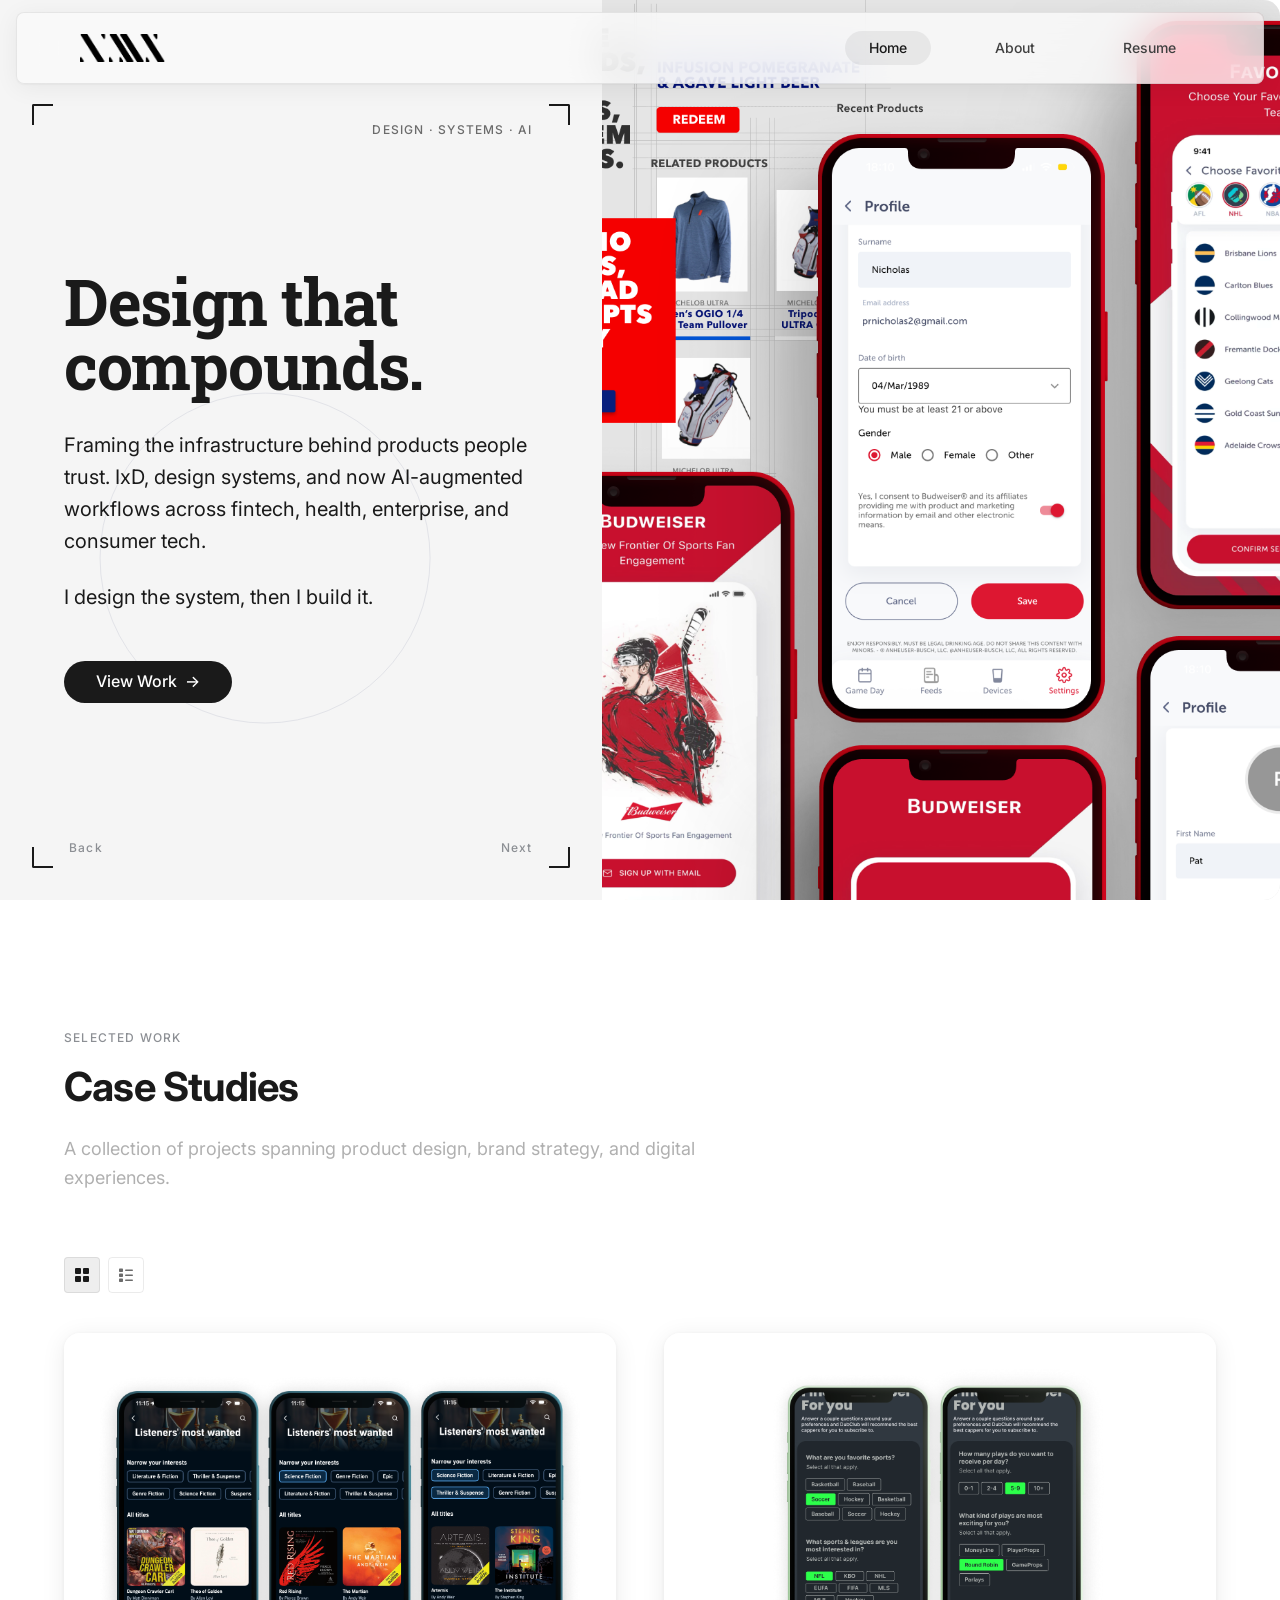
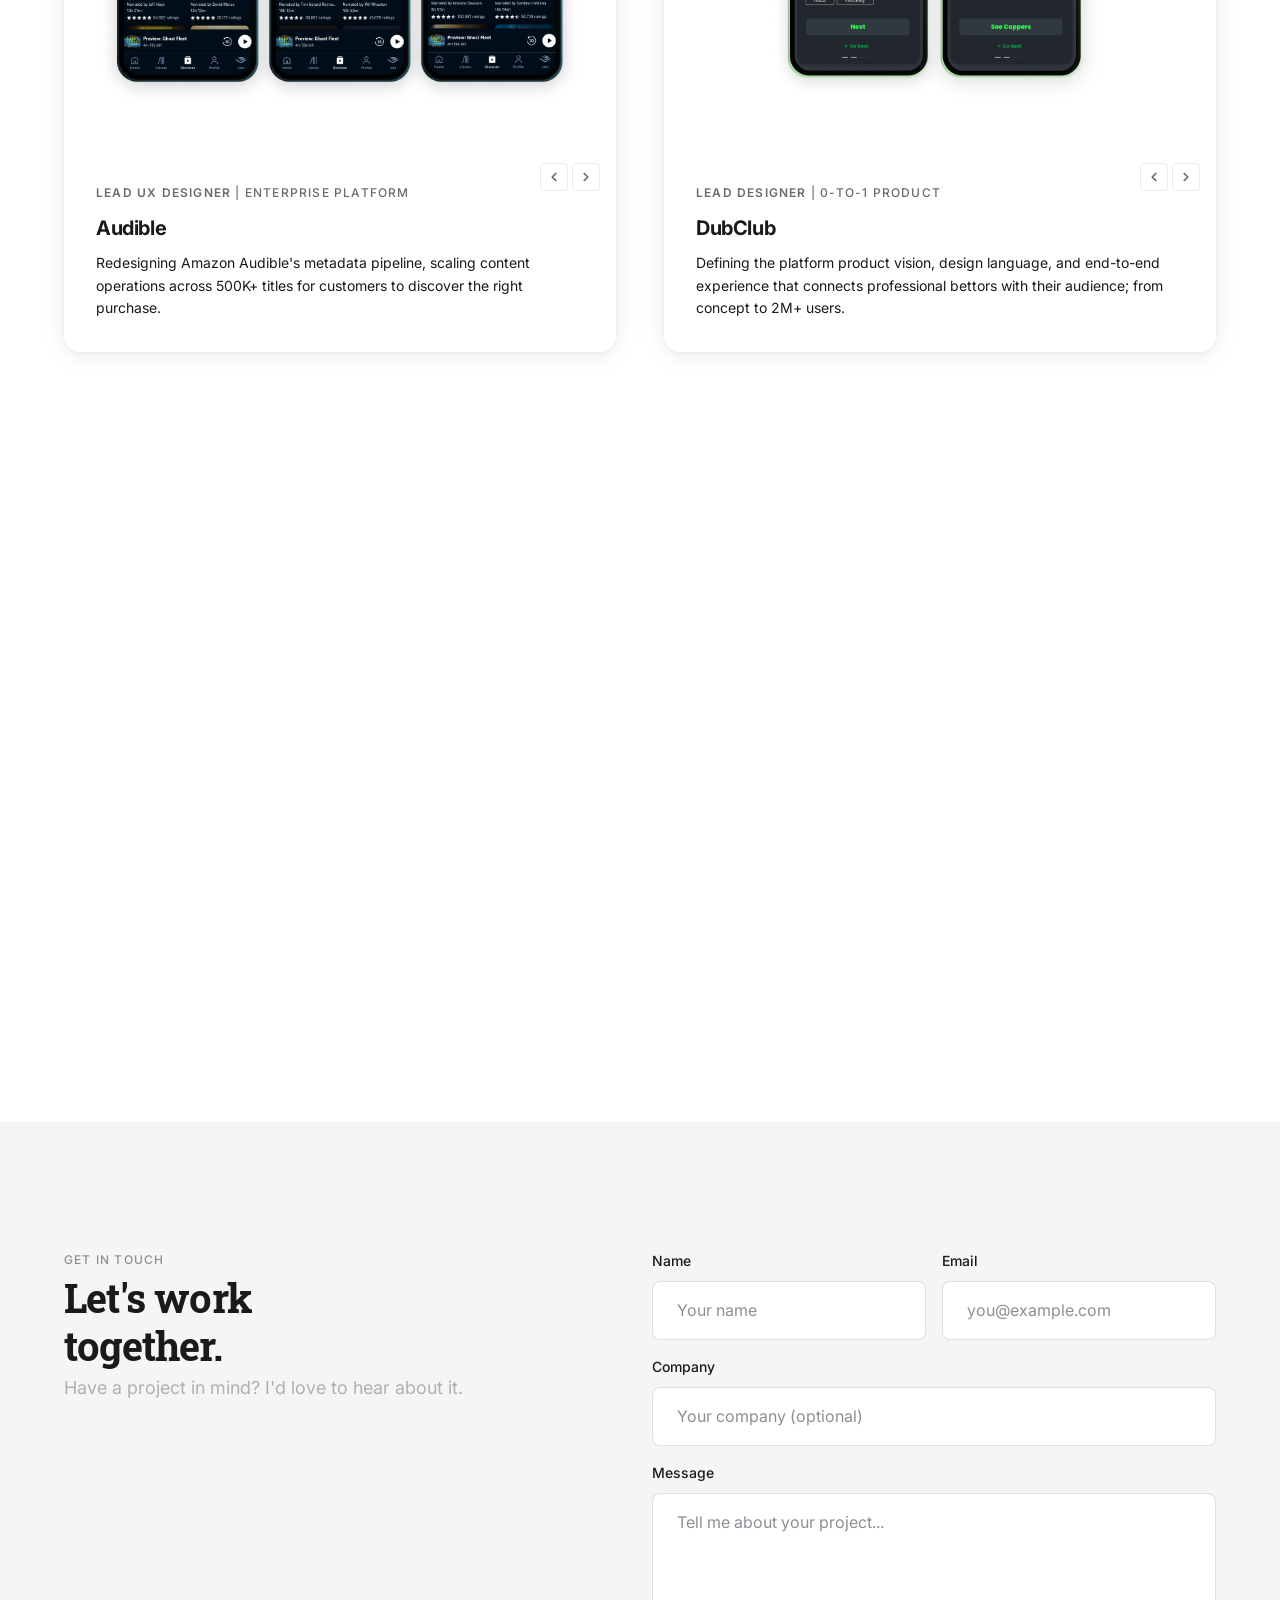
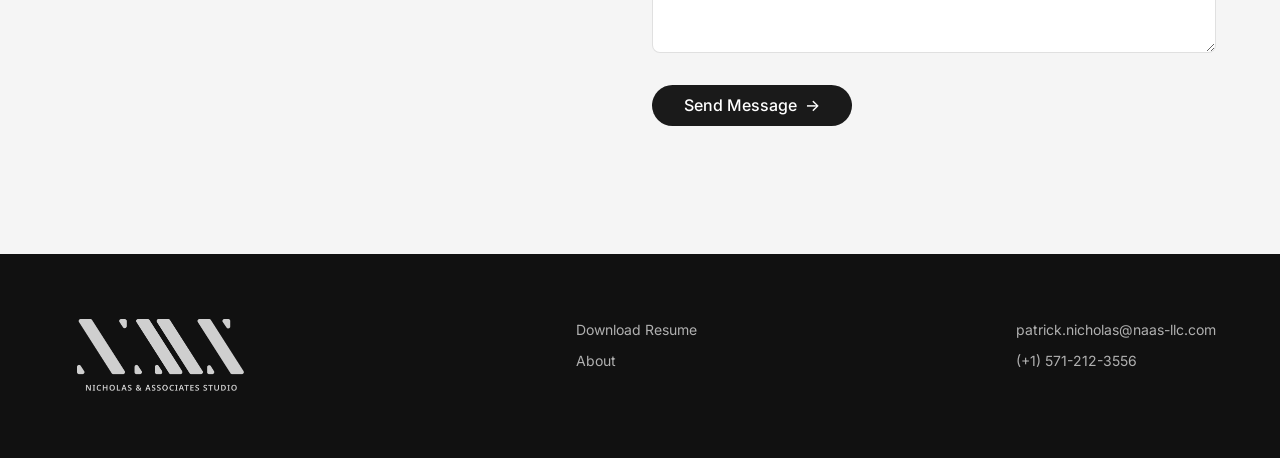
==== commit 48de2d55: "Fix contact form label visibility and title line-height Form labels (Name/Email/Company/Message) wer" ====
--- a/index.html
+++ b/index.html
@@ -17,7 +17,7 @@
   <link rel="preconnect" href="https://fonts.googleapis.com">
   <link rel="preconnect" href="https://fonts.gstatic.com" crossorigin>
   <link href="https://fonts.googleapis.com/css2?family=Roboto+Slab:wght@400;700&family=Newsreader:ital,opsz,wght@0,6..72,200..800;1,6..72,200..800&family=Inter:wght@400;500;600;700&family=JetBrains+Mono:wght@400;500&display=swap" rel="stylesheet">
-  <link rel="stylesheet" href="css/main.css?v=20260461">
+  <link rel="stylesheet" href="css/main.css?v=20260463">
   <link rel="stylesheet" href="css/case-study.css?v=20260488">
 </head>
 <body class="theme--light">
--- a/css/main.css
+++ b/css/main.css
@@ -1,7 +1,7 @@
 /* ==========================================================================
    Main — Import all stylesheets
    ========================================================================== */
-@import url('tokens.css?v=20260453');
+@import url('tokens.css?v=20260455');
 @import url('grid.css?v=20260450');
 @import url('base.css?v=20260453');
-@import url('components.css?v=20260463');
+@import url('components.css?v=20260465');
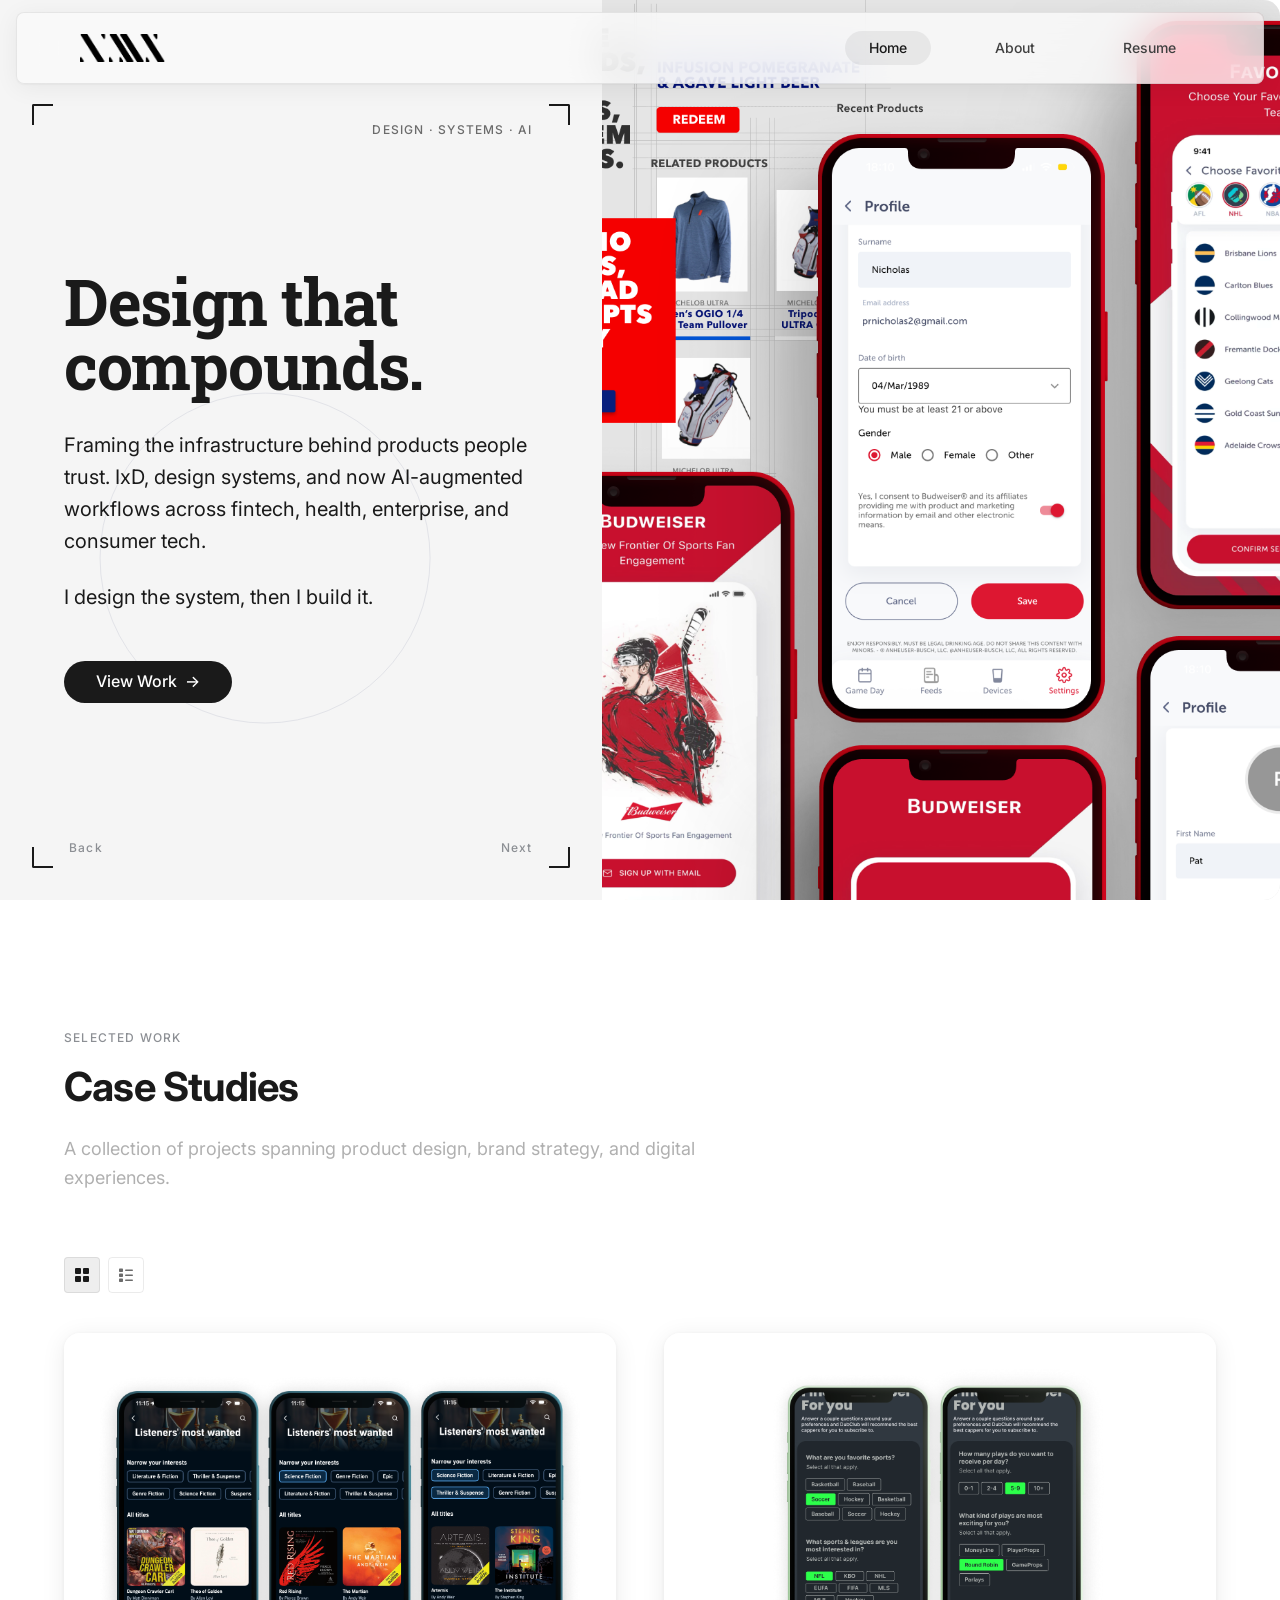
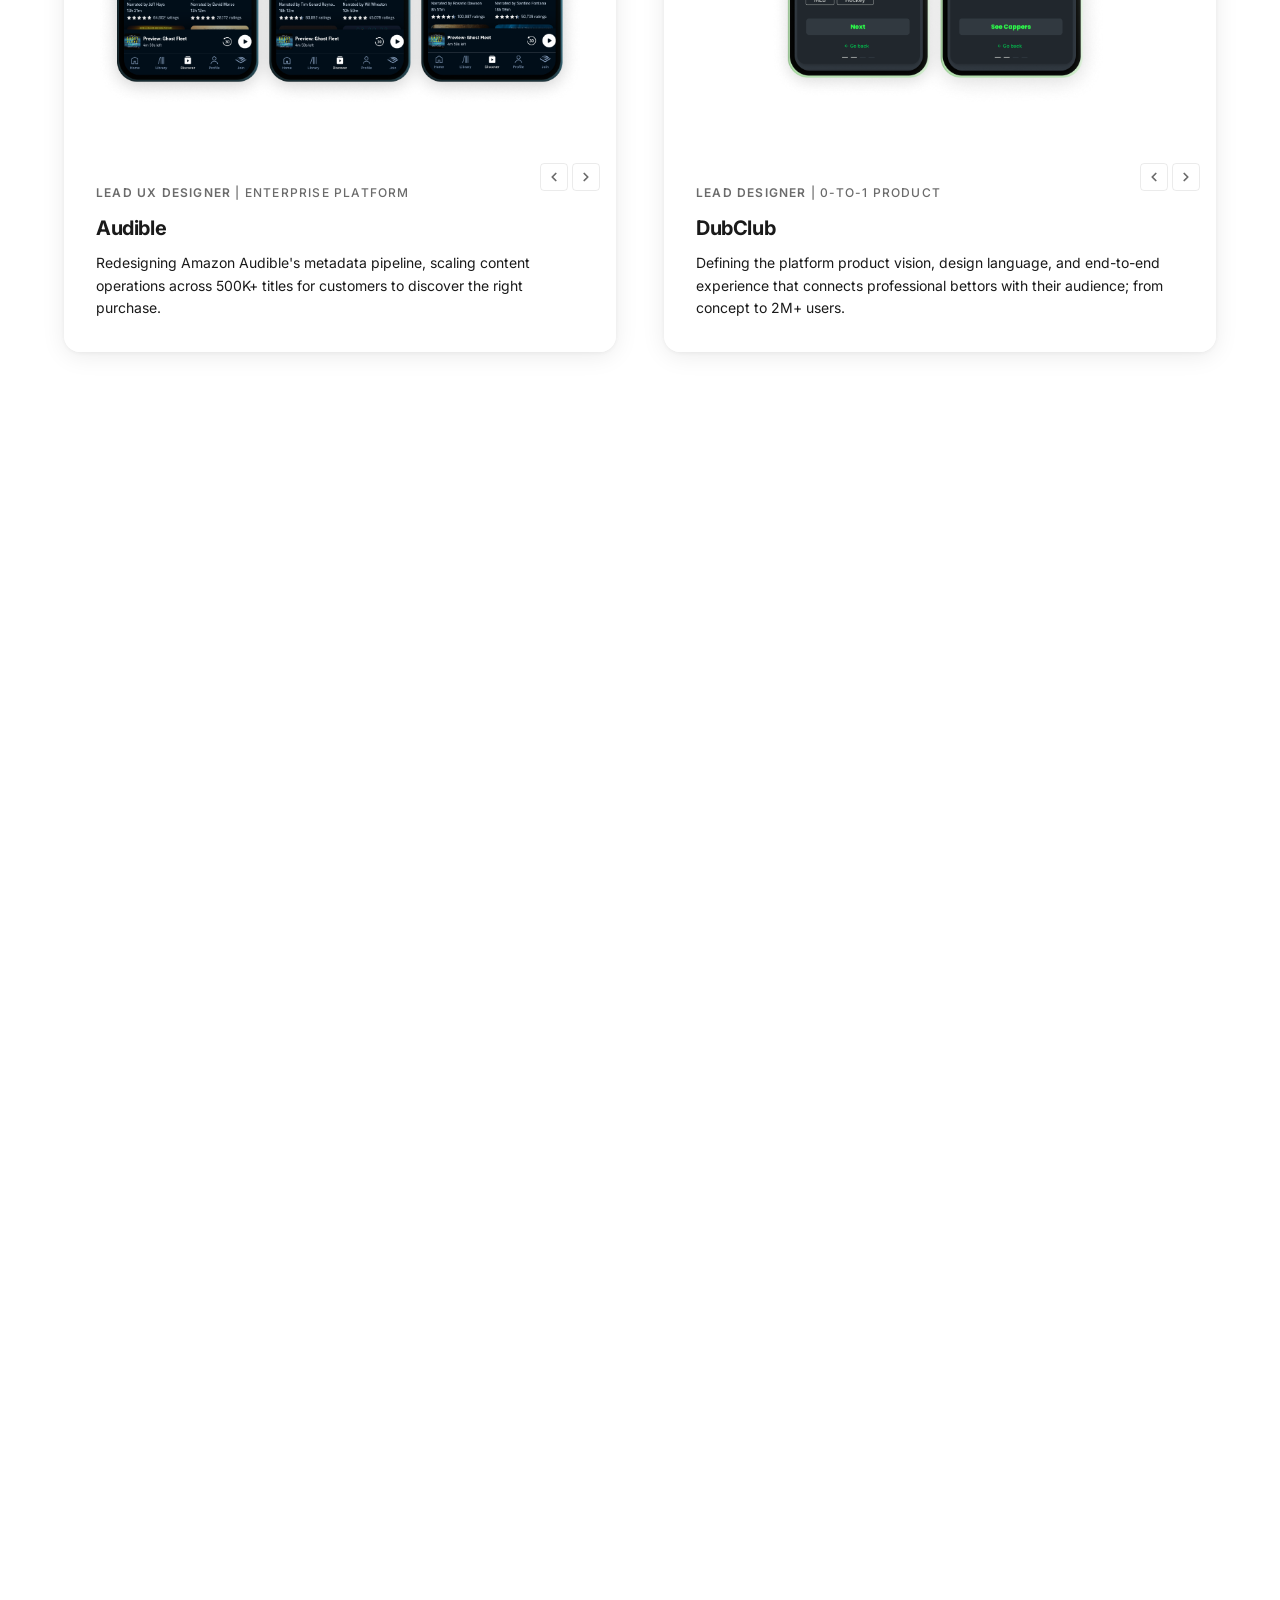
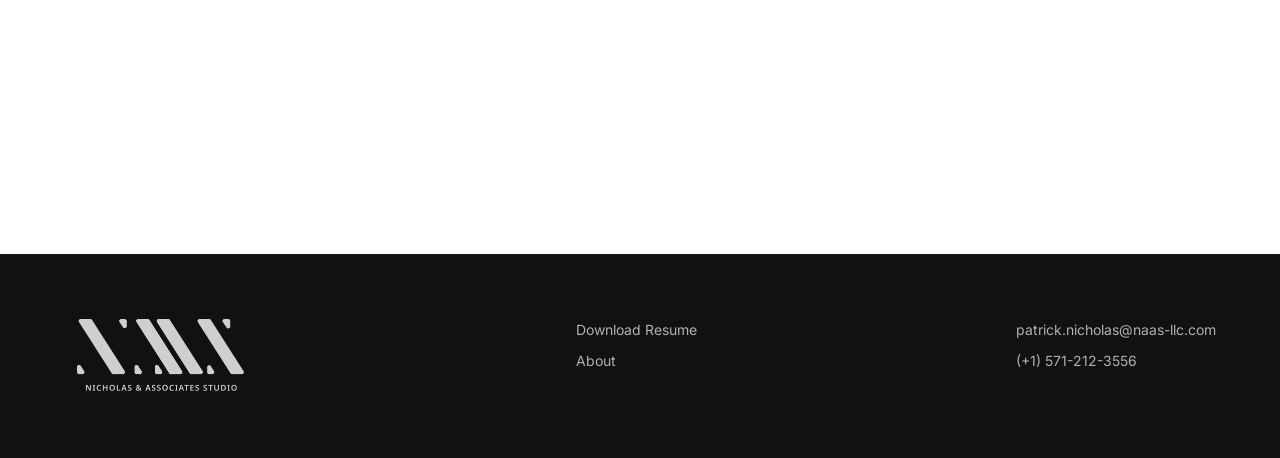
==== commit 3d808e8b: "Remove interactive PDP Breakdown by Section from Audible project page Drops the hover-diagram wirefr" ====
--- a/index.html
+++ b/index.html
@@ -18,7 +18,7 @@
   <link rel="preconnect" href="https://fonts.gstatic.com" crossorigin>
   <link href="https://fonts.googleapis.com/css2?family=Roboto+Slab:wght@400;700&family=Newsreader:ital,opsz,wght@0,6..72,200..800;1,6..72,200..800&family=Inter:wght@400;500;600;700&family=JetBrains+Mono:wght@400;500&display=swap" rel="stylesheet">
   <link rel="stylesheet" href="css/main.css?v=20260463">
-  <link rel="stylesheet" href="css/case-study.css?v=20260488">
+  <link rel="stylesheet" href="css/case-study.css?v=20260489">
 </head>
 <body class="theme--light">
 
--- a/css/case-study.css
+++ b/css/case-study.css
@@ -1364,225 +1364,3 @@
   }
 }
 
-/* ================================================================
-   PDP BREAKDOWN — interactive hover diagram (Audible)
-   A single centered PDP mockup. Each .pdp-wire-zone wraps a cluster of
-   wireframe rows and is itself the hover/focus target — the overlay
-   is absolutely positioned to exactly cover that same cluster, so the
-   wireframe section turns into its opportunity callout in place —
-   green ("opportunity") with pros, or grey ("neutral") without.
-   ================================================================ */
-.pdp-breakdown__eyebrow {
-  font-size: var(--text-caption);
-  font-weight: var(--fw-emphasis);
-  letter-spacing: var(--tracking-overline);
-  text-transform: uppercase;
-  color: var(--cs-accent);
-  margin-bottom: var(--space-sm);
-}
-
-.pdp-breakdown__title {
-  font-size: var(--prose-h2-size);
-  font-weight: var(--fw-heading);
-  letter-spacing: var(--tracking-heading);
-  color: var(--prose-heading-color);
-  margin-bottom: var(--space-2xl);
-}
-
-.pdp-breakdown {
-  display: flex;
-  justify-content: center;
-}
-
-/* ---- Simplified phone mockup ---- */
-.pdp-mockup {
-  width: 100%;
-  max-width: 400px;
-  margin: 0 auto;
-  background-color: var(--p-neutral-100);
-  border-radius: var(--radius-card);
-  padding: var(--space-lg);
-  display: flex;
-  flex-direction: column;
-  gap: 6px;
-}
-
-.pdp-mockup__cover {
-  width: 100%;
-  aspect-ratio: 1 / 1;
-  border-radius: var(--p-radius-md);
-  background-color: var(--p-neutral-300);
-  margin-bottom: var(--space-sm);
-}
-
-.pdp-mockup__title {
-  font-size: var(--text-body-lg);
-  font-weight: var(--fw-heading);
-  color: var(--p-neutral-900);
-  line-height: 1.3;
-}
-
-.pdp-mockup__subtitle {
-  font-size: var(--text-label);
-  color: var(--p-neutral-500);
-}
-
-.pdp-mockup__author {
-  font-size: var(--text-label);
-  color: var(--p-neutral-700);
-  font-weight: var(--fw-emphasis);
-  margin-bottom: 4px;
-}
-
-.pdp-mockup__stars {
-  font-size: var(--text-caption);
-  color: var(--p-neutral-500);
-  margin-bottom: var(--space-sm);
-}
-
-.pdp-mockup__stars span {
-  color: var(--p-neutral-500);
-}
-
-.pdp-mockup__meta {
-  font-size: var(--text-caption);
-  color: var(--p-neutral-500);
-}
-
-.pdp-mockup__meta--link {
-  text-decoration: underline;
-}
-
-.pdp-mockup__btn {
-  text-align: center;
-  font-size: var(--text-label);
-  font-weight: var(--fw-emphasis);
-  border-radius: 100px;
-  padding: 10px var(--space-md);
-  margin-top: 6px;
-}
-
-.pdp-mockup__btn--primary {
-  background-color: var(--p-neutral-300);
-  color: var(--p-neutral-800);
-}
-
-.pdp-mockup__btn--link {
-  color: var(--p-neutral-700);
-  text-decoration: underline;
-}
-
-.pdp-mockup__label {
-  font-size: var(--text-caption);
-  font-weight: var(--fw-emphasis);
-  color: var(--p-neutral-800);
-  margin-top: var(--space-md);
-}
-
-.pdp-mockup__tags {
-  font-size: var(--text-caption);
-  color: var(--p-neutral-500);
-}
-
-.pdp-mockup__line {
-  width: 100%;
-  height: 8px;
-  border-radius: 4px;
-  background-color: var(--p-neutral-300);
-}
-
-.pdp-mockup__line--short {
-  width: 65%;
-}
-
-.pdp-mockup__block {
-  width: 100%;
-  aspect-ratio: 3 / 2;
-  border-radius: var(--p-radius-md);
-  background-color: var(--p-neutral-300);
-  margin-top: var(--space-sm);
-}
-
-/* ---- Wire zones — each is its own hover/focus target ---- */
-.pdp-wire-zone {
-  position: relative;
-  border-radius: var(--p-radius-md);
-  cursor: pointer;
-}
-
-/* ---- Hover-reveal overlay, sized to exactly cover its own zone ---- */
-.pdp-zone__overlay {
-  position: absolute;
-  inset: 0;
-  border-radius: var(--p-radius-md);
-  padding: var(--space-md);
-  display: flex;
-  flex-direction: column;
-  justify-content: center;
-  overflow: hidden;
-  opacity: 0;
-  pointer-events: none;
-  transform: scale(0.98);
-  transition: opacity var(--duration-normal) var(--ease-default),
-              transform var(--duration-normal) var(--ease-default);
-  z-index: 2;
-}
-
-.pdp-wire-zone:hover .pdp-zone__overlay,
-.pdp-wire-zone:focus-within .pdp-zone__overlay {
-  opacity: 1;
-  transform: scale(1);
-}
-
-.pdp-zone__overlay--opportunity {
-  background-color: #2E7D46;
-  border: 1px solid #245C35;
-}
-
-.pdp-zone__overlay--neutral {
-  background-color: var(--p-neutral-300);
-  border: 1px solid var(--p-neutral-400);
-}
-
-.pdp-zone__overlay-title {
-  font-size: var(--text-label);
-  font-weight: var(--fw-heading);
-}
-
-.pdp-zone__overlay--opportunity .pdp-zone__overlay-title {
-  color: #ffffff;
-}
-
-.pdp-zone__overlay--neutral .pdp-zone__overlay-title {
-  color: var(--p-neutral-700);
-}
-
-.pdp-zone__overlay-kicker {
-  font-size: var(--text-caption);
-  font-weight: var(--fw-emphasis);
-  text-transform: uppercase;
-  letter-spacing: var(--tracking-overline);
-  margin-top: var(--space-sm);
-  margin-bottom: 4px;
-}
-
-.pdp-zone__overlay--opportunity .pdp-zone__overlay-kicker {
-  color: #C7F0D3;
-}
-
-.pdp-zone__overlay--opportunity ul {
-  padding-left: 18px;
-}
-
-.pdp-zone__overlay--opportunity li {
-  font-size: var(--text-caption);
-  color: #ffffff;
-  line-height: 1.4;
-}
-
-.pdp-zone__overlay-note {
-  font-size: var(--text-caption);
-  color: var(--p-neutral-500);
-  font-style: italic;
-  margin-top: var(--space-sm);
-}
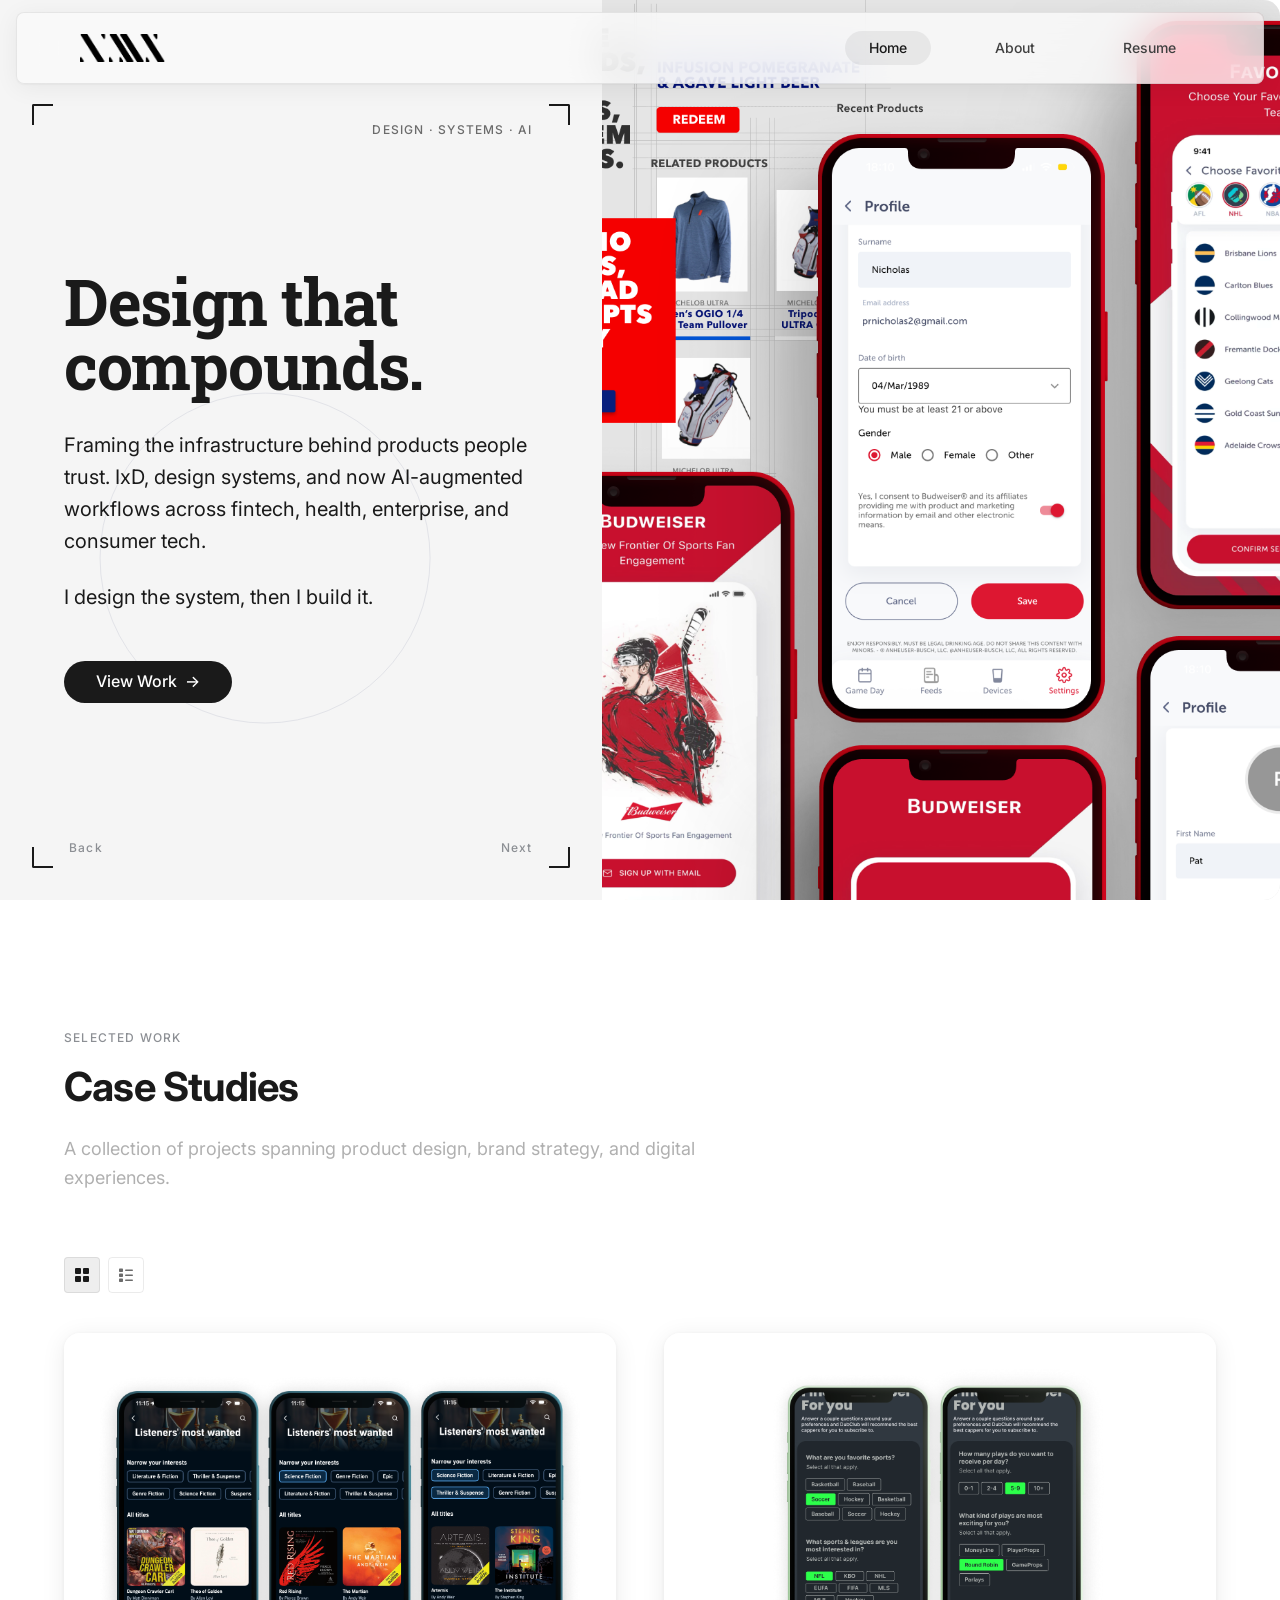
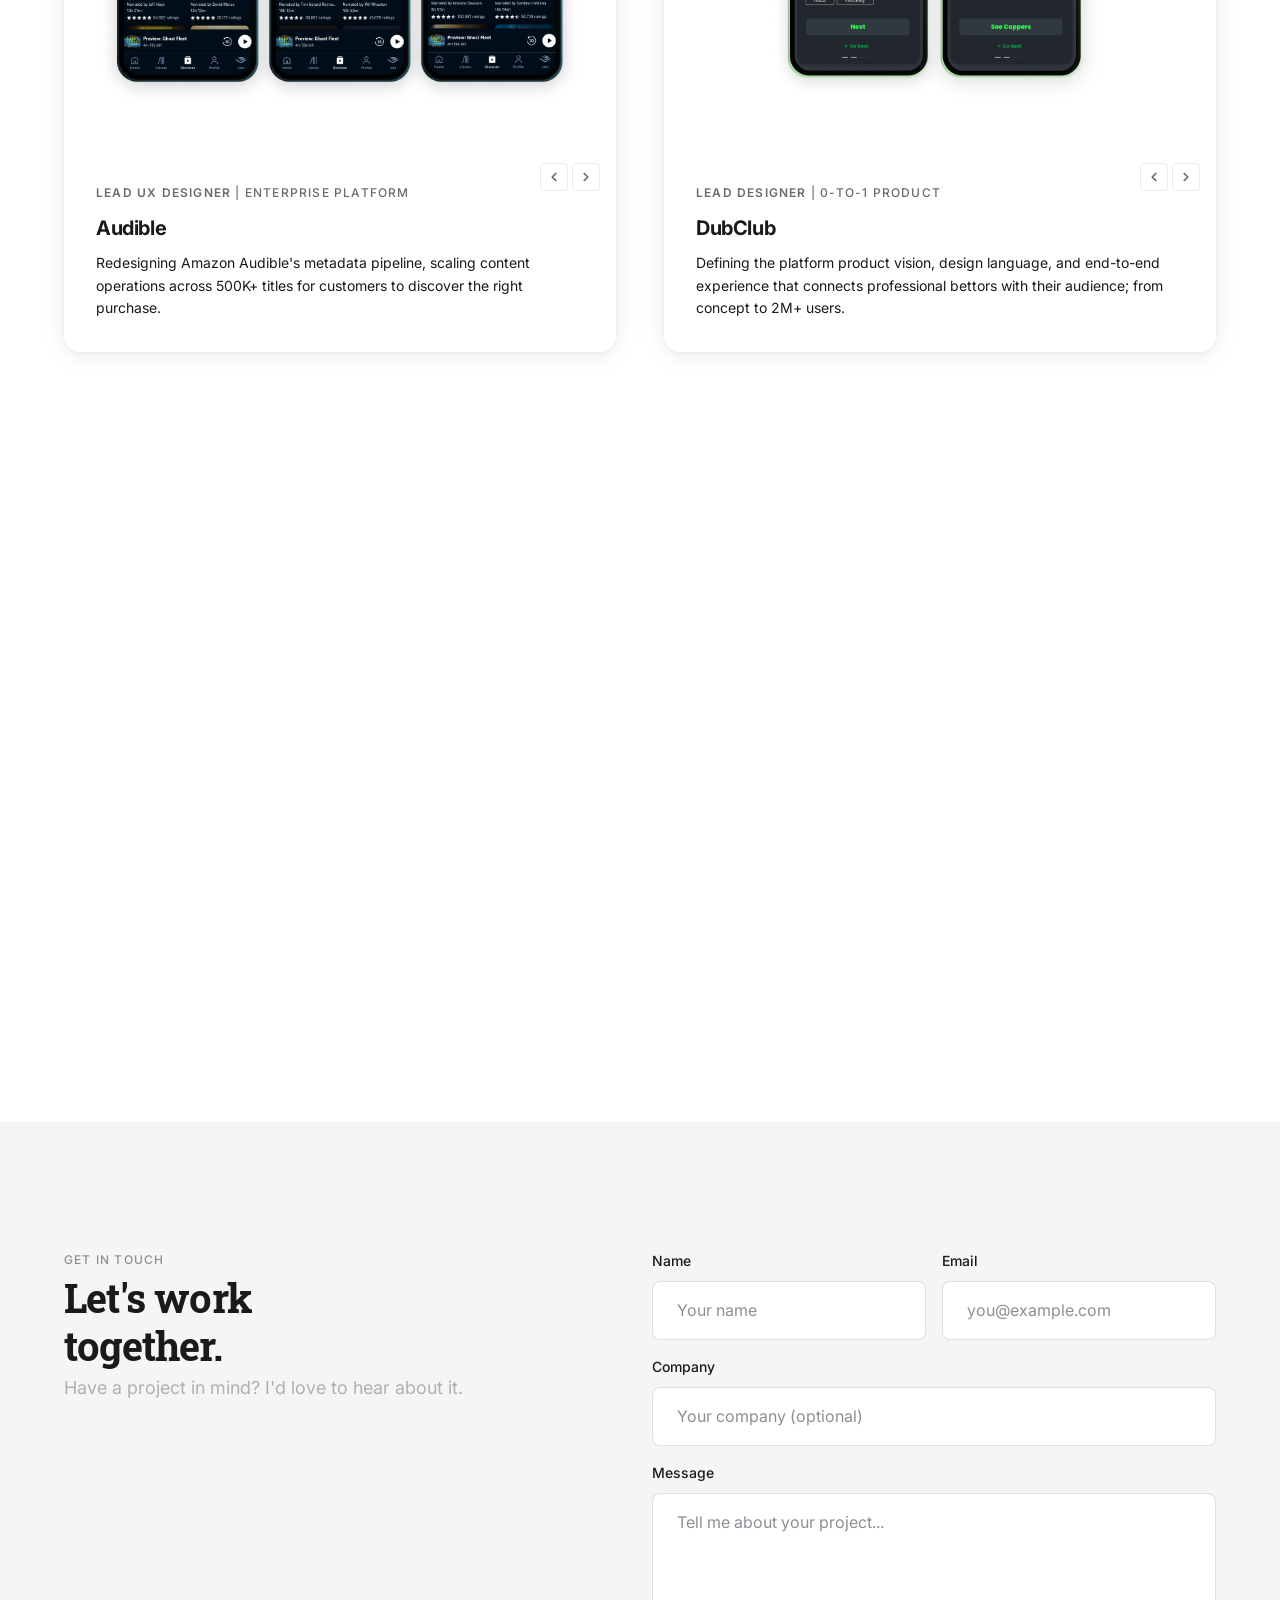
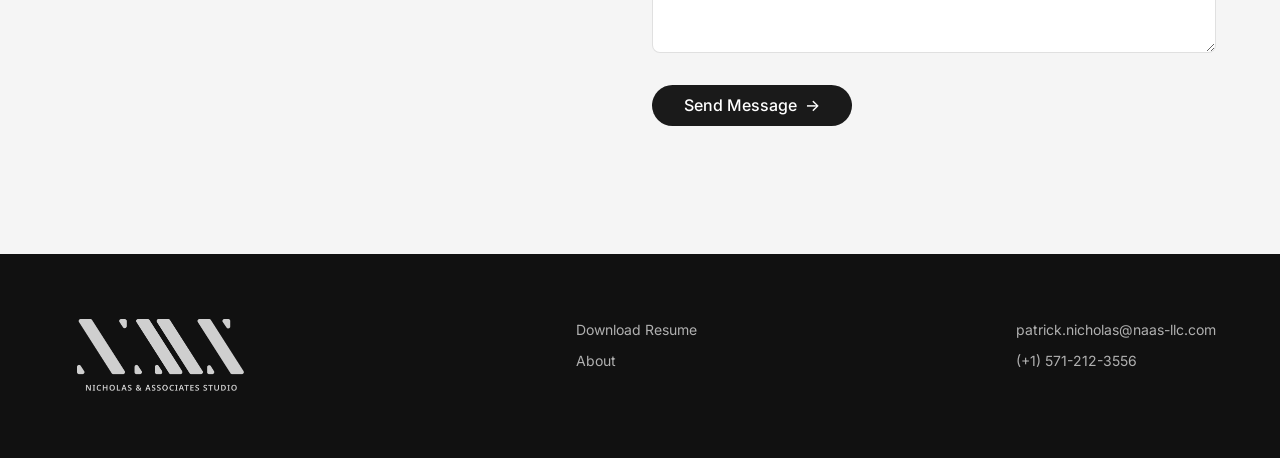
==== commit ee4b7ed4: "Fix Challenge/Opportunity/Outcome to match wireframe's zigzag 2-col grid .cs-mission__item was a fix" ====
--- a/index.html
+++ b/index.html
@@ -18,7 +18,7 @@
   <link rel="preconnect" href="https://fonts.gstatic.com" crossorigin>
   <link href="https://fonts.googleapis.com/css2?family=Roboto+Slab:wght@400;700&family=Newsreader:ital,opsz,wght@0,6..72,200..800;1,6..72,200..800&family=Inter:wght@400;500;600;700&family=JetBrains+Mono:wght@400;500&display=swap" rel="stylesheet">
   <link rel="stylesheet" href="css/main.css?v=20260463">
-  <link rel="stylesheet" href="css/case-study.css?v=20260489">
+  <link rel="stylesheet" href="css/case-study.css?v=20260491">
 </head>
 <body class="theme--light">
 
@@ -297,6 +297,6 @@
     </div>
   </footer>
 
-  <script src="js/main.js?v=20260471"></script>
+  <script src="js/main.js?v=20260472"></script>
 </body>
 </html>
--- a/css/case-study.css
+++ b/css/case-study.css
@@ -1364,3 +1364,200 @@
   }
 }
 
+
+/* ================================================================
+   CS-STORY-LEAD — Big opening statement (narrow label + large
+   statement, side by side) with a full-width image beneath. Used to
+   open a case-study narrative section, translated from a Figma
+   wireframe (frog.co template) into this site's token system.
+   ================================================================ */
+.cs-story-lead {
+  padding: var(--cs-section-py) 0 var(--space-2xl);
+}
+
+.cs-story-lead__row {
+  display: flex;
+  gap: var(--space-4xl);
+  align-items: flex-start;
+}
+
+.cs-story-lead__label {
+  flex: 0 0 auto;
+  width: 160px;
+  font-size: var(--text-body-lg);
+  font-weight: var(--fw-heading);
+  color: var(--color-text-primary);
+}
+
+.cs-story-lead__statement {
+  flex: 1 1 auto;
+  font-size: var(--text-h2);
+  line-height: 1.4;
+  letter-spacing: var(--tracking-heading);
+  color: var(--color-text-secondary);
+  max-width: 840px;
+}
+
+.cs-story-lead__statement strong {
+  font-weight: var(--fw-heading);
+  color: var(--color-text-primary);
+}
+
+.cs-story-lead__image {
+  width: 100%;
+  margin-top: var(--space-3xl);
+  border-radius: var(--radius-card);
+  overflow: hidden;
+  background-color: var(--color-surface);
+  border: 1px solid var(--color-border-light);
+}
+
+.cs-story-lead__image img {
+  display: block;
+  width: 100%;
+  height: 560px;
+  object-fit: cover;
+  object-position: center top;
+}
+
+@media (max-width: 1024px) {
+  .cs-story-lead__row {
+    flex-direction: column;
+    gap: var(--space-md);
+  }
+  .cs-story-lead__label { width: auto; }
+  .cs-story-lead__image img { height: 380px; }
+}
+
+@media (max-width: 640px) {
+  .cs-story-lead__image img { height: 280px; }
+}
+
+
+/* ================================================================
+   CS-DUO-FIGURE — Two side-by-side images of differing width,
+   following a text block (no split text/visual pairing needed).
+   ================================================================ */
+.cs-duo-figure {
+  display: flex;
+  gap: var(--space-2xl);
+  margin: var(--space-3xl) 0;
+  align-items: stretch;
+}
+
+.cs-duo-figure__item {
+  border-radius: var(--radius-card);
+  overflow: hidden;
+  background-color: var(--color-surface);
+  border: 1px solid var(--color-border-light);
+}
+
+.cs-duo-figure__item--lg { flex: 1.7 1 0; }
+.cs-duo-figure__item--sm { flex: 1 1 0; }
+
+.cs-duo-figure__item img {
+  display: block;
+  width: 100%;
+  height: 100%;
+  min-height: 420px;
+  object-fit: cover;
+}
+
+@media (max-width: 1024px) {
+  .cs-duo-figure { flex-direction: column; }
+  .cs-duo-figure__item img { min-height: 320px; }
+}
+
+
+/* ================================================================
+   CS-MISSION — Challenge / Opportunity / Outcome style triptych.
+   Stacked rows, each with a large index label, an accent overline
+   heading, and body copy.
+   ================================================================ */
+.cs-mission {
+  padding: var(--space-2xl) 0 var(--cs-section-py);
+}
+
+.cs-mission__heading {
+  font-size: var(--text-h2);
+  font-weight: var(--fw-heading);
+  color: var(--color-text-primary);
+  margin-bottom: 4px;
+}
+
+.cs-mission__subtitle {
+  font-size: var(--text-body-lg);
+  color: var(--color-text-secondary);
+  margin-bottom: var(--space-3xl);
+}
+
+/* Two-column grid, content block anchored to the right column by
+   default — the wireframe alternates which column each item's content
+   sits in (Challenge: right, Opportunity: left, Outcome: right), so
+   the whole group zigzags down the page rather than stacking in a
+   fixed label/body row. Add .cs-mission__item--left to flip a row. */
+.cs-mission__item {
+  padding: var(--space-3xl) 0;
+  border-top: 1px solid var(--color-border);
+  display: grid;
+  grid-template-columns: 1fr 1fr;
+  gap: var(--space-4xl);
+}
+
+.cs-mission__item:last-child {
+  border-bottom: 1px solid var(--color-border);
+}
+
+.cs-mission__item-content {
+  grid-column: 2;
+  max-width: 480px;
+}
+
+.cs-mission__item--left .cs-mission__item-content {
+  grid-column: 1;
+}
+
+.cs-mission__item-title {
+  font-size: var(--text-h3);
+  font-weight: var(--fw-body);
+  line-height: var(--leading-heading);
+  color: var(--color-text-primary);
+  margin-bottom: var(--space-sm);
+}
+
+.cs-mission__item-heading {
+  font-size: var(--text-label);
+  font-weight: var(--fw-emphasis);
+  letter-spacing: var(--tracking-overline);
+  text-transform: uppercase;
+  color: var(--cs-accent);
+  margin-bottom: var(--space-sm);
+}
+
+.cs-mission__item-body {
+  font-size: var(--text-body);
+  line-height: var(--leading-prose);
+  color: var(--color-text-secondary);
+}
+
+@media (max-width: 768px) {
+  .cs-mission__item {
+    grid-template-columns: 1fr;
+    gap: var(--space-sm);
+  }
+
+  .cs-mission__item-content,
+  .cs-mission__item--left .cs-mission__item-content {
+    grid-column: 1;
+    max-width: none;
+  }
+}
+
+
+/* ---- Light theme overrides for the new story components ---- */
+body.theme--light .cs-story-lead__image,
+body.theme--light .cs-duo-figure__item {
+  background-color: var(--p-neutral-100);
+  border-color: var(--p-neutral-200);
+}
+
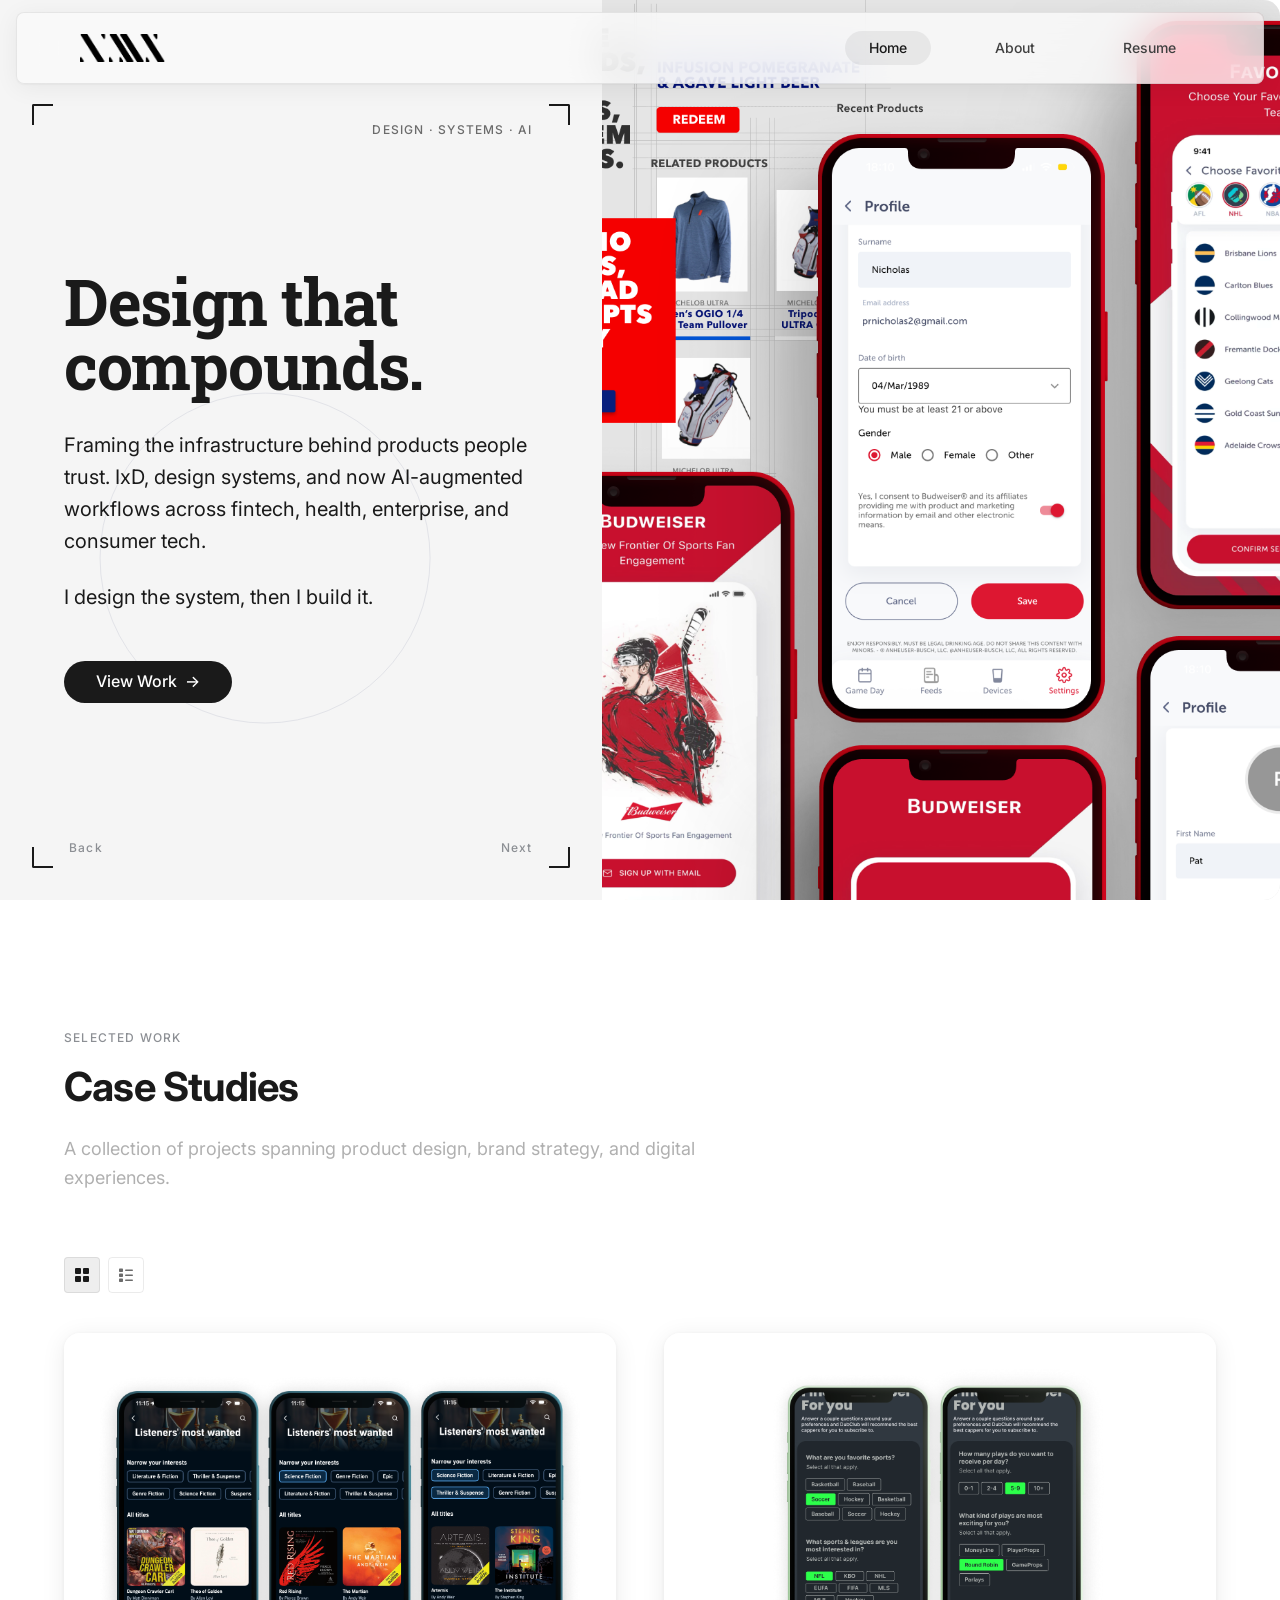
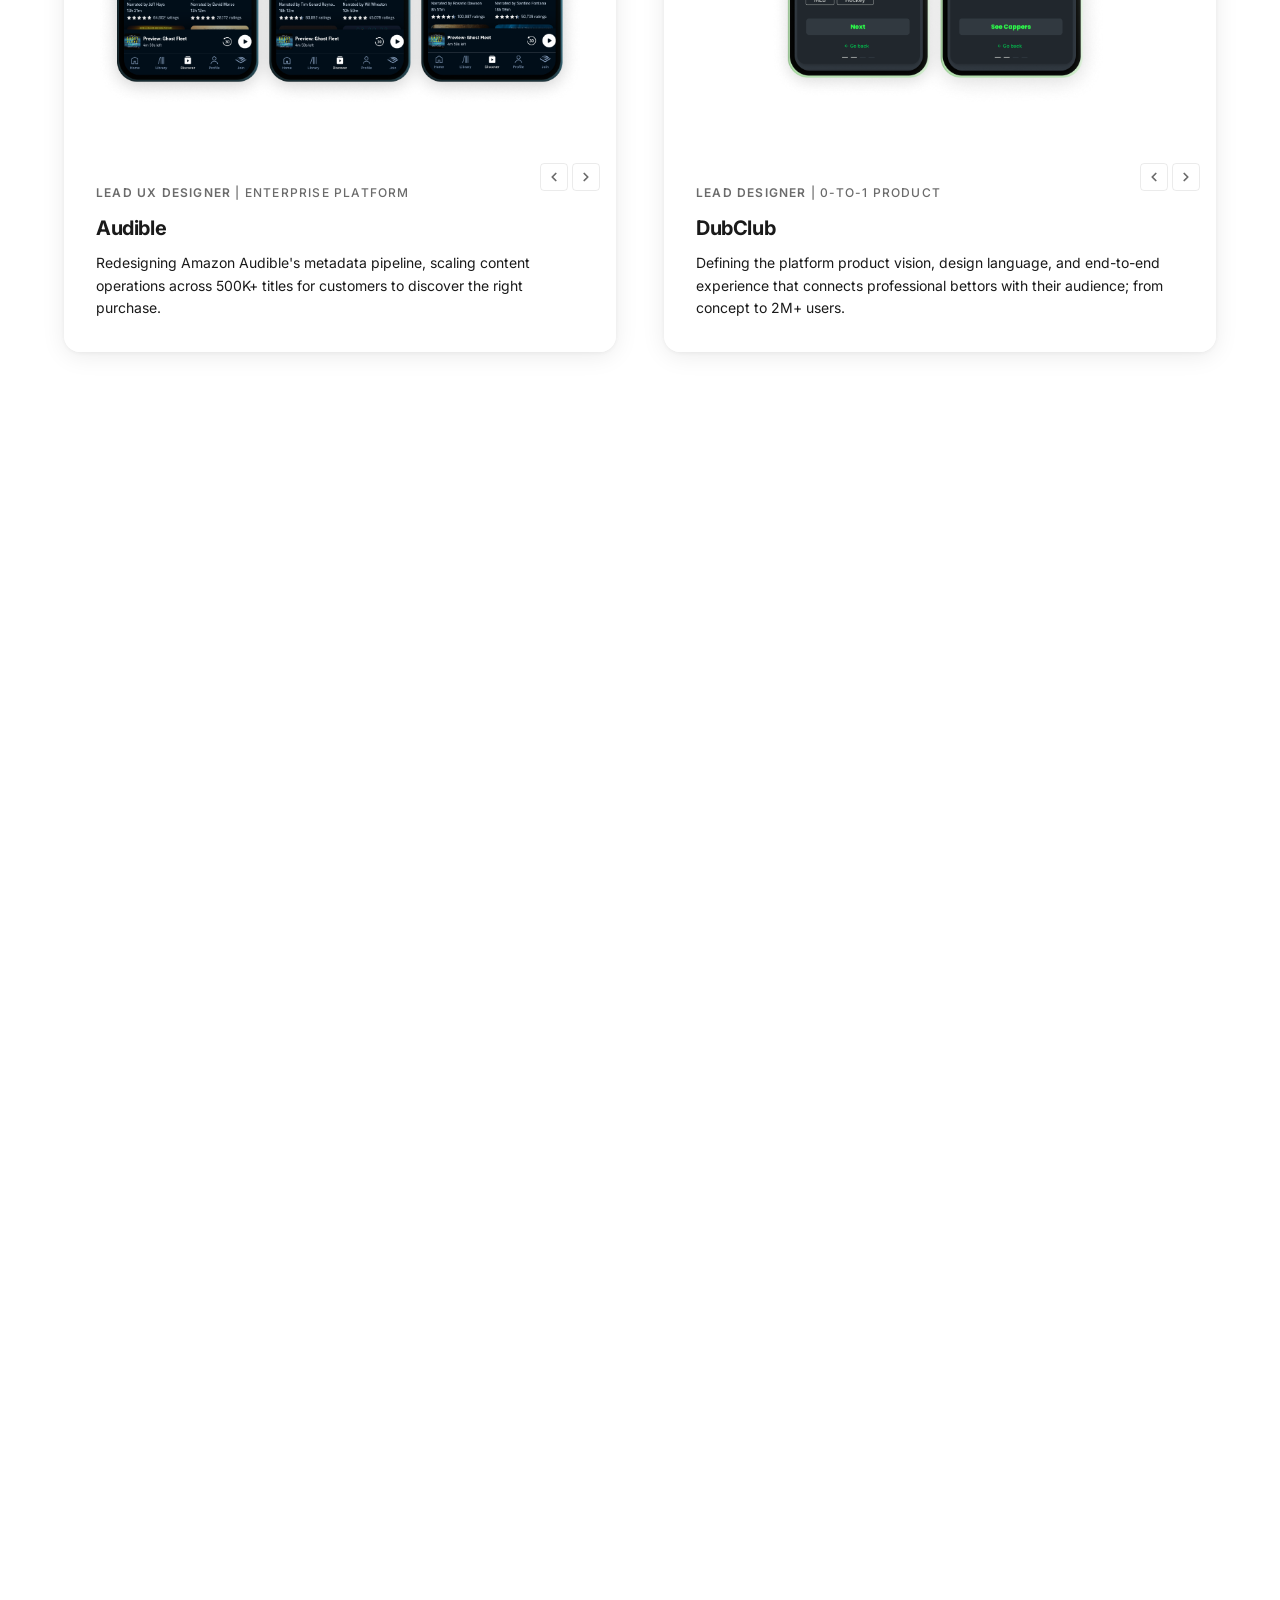
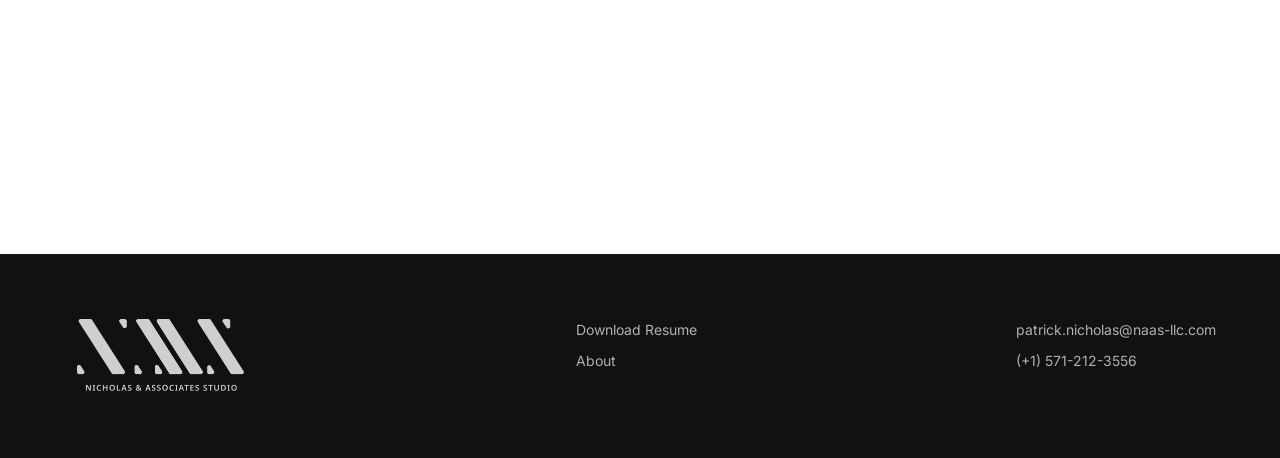
==== commit 54f5c8f5: "Restore the wireframe's 128px left inset on the Opportunity mission item The Figma wireframe insets " ====
--- a/index.html
+++ b/index.html
@@ -18,7 +18,7 @@
   <link rel="preconnect" href="https://fonts.gstatic.com" crossorigin>
   <link href="https://fonts.googleapis.com/css2?family=Roboto+Slab:wght@400;700&family=Newsreader:ital,opsz,wght@0,6..72,200..800;1,6..72,200..800&family=Inter:wght@400;500;600;700&family=JetBrains+Mono:wght@400;500&display=swap" rel="stylesheet">
   <link rel="stylesheet" href="css/main.css?v=20260463">
-  <link rel="stylesheet" href="css/case-study.css?v=20260491">
+  <link rel="stylesheet" href="css/case-study.css?v=20260493">
 </head>
 <body class="theme--light">
 
--- a/css/case-study.css
+++ b/css/case-study.css
@@ -1515,6 +1515,10 @@
 
 .cs-mission__item--left .cs-mission__item-content {
   grid-column: 1;
+  /* Wireframe insets the left-column item an extra 124px past the
+     row's own left edge (on top of just occupying column 1) — closest
+     token match is --space-6xl (128px). */
+  padding-left: var(--space-6xl);
 }
 
 .cs-mission__item-title {
@@ -1550,6 +1554,7 @@
   .cs-mission__item--left .cs-mission__item-content {
     grid-column: 1;
     max-width: none;
+    padding-left: 0;
   }
 }
 
@@ -1561,3 +1566,26 @@
   border-color: var(--p-neutral-200);
 }
 
+
+/* ================================================================
+   CS-ACCENT-MUTED — opt-in modifier (set on <main>) for pages that
+   want the cs-* component structure — chapter dividers, split
+   eyebrows, mission headings, list markers — without the per-project
+   --cs-accent color splashed across them. Falls back to the same
+   neutral grey (--color-text-tertiary / --color-border) already used
+   by .section__eyebrow and other dividers elsewhere on the site.
+   ================================================================ */
+.cs-accent-muted .cs-chapter {
+  border-top-color: var(--color-border);
+}
+
+.cs-accent-muted .cs-chapter__number,
+.cs-accent-muted .cs-split__eyebrow,
+.cs-accent-muted .cs-mission__item-heading {
+  color: var(--color-text-tertiary);
+}
+
+.cs-accent-muted .cs-split__body li::marker {
+  color: var(--color-text-tertiary);
+}
+
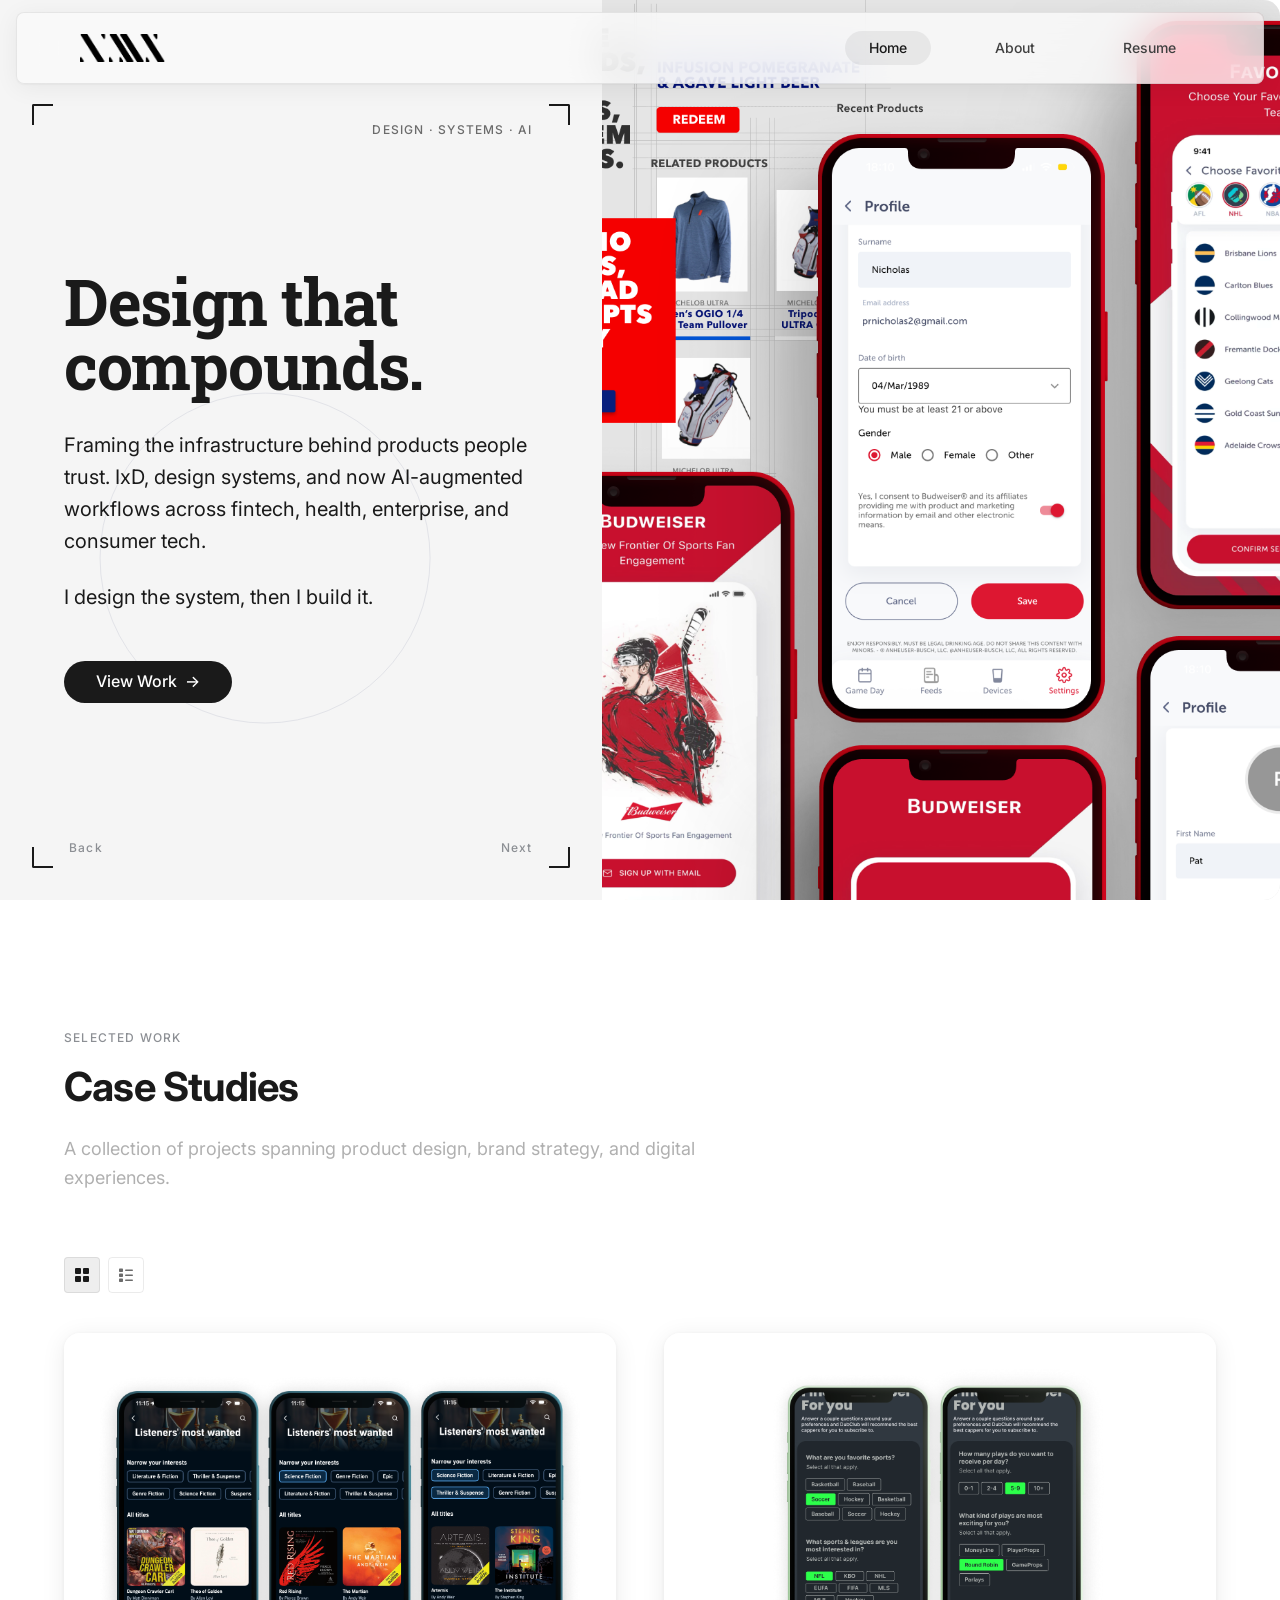
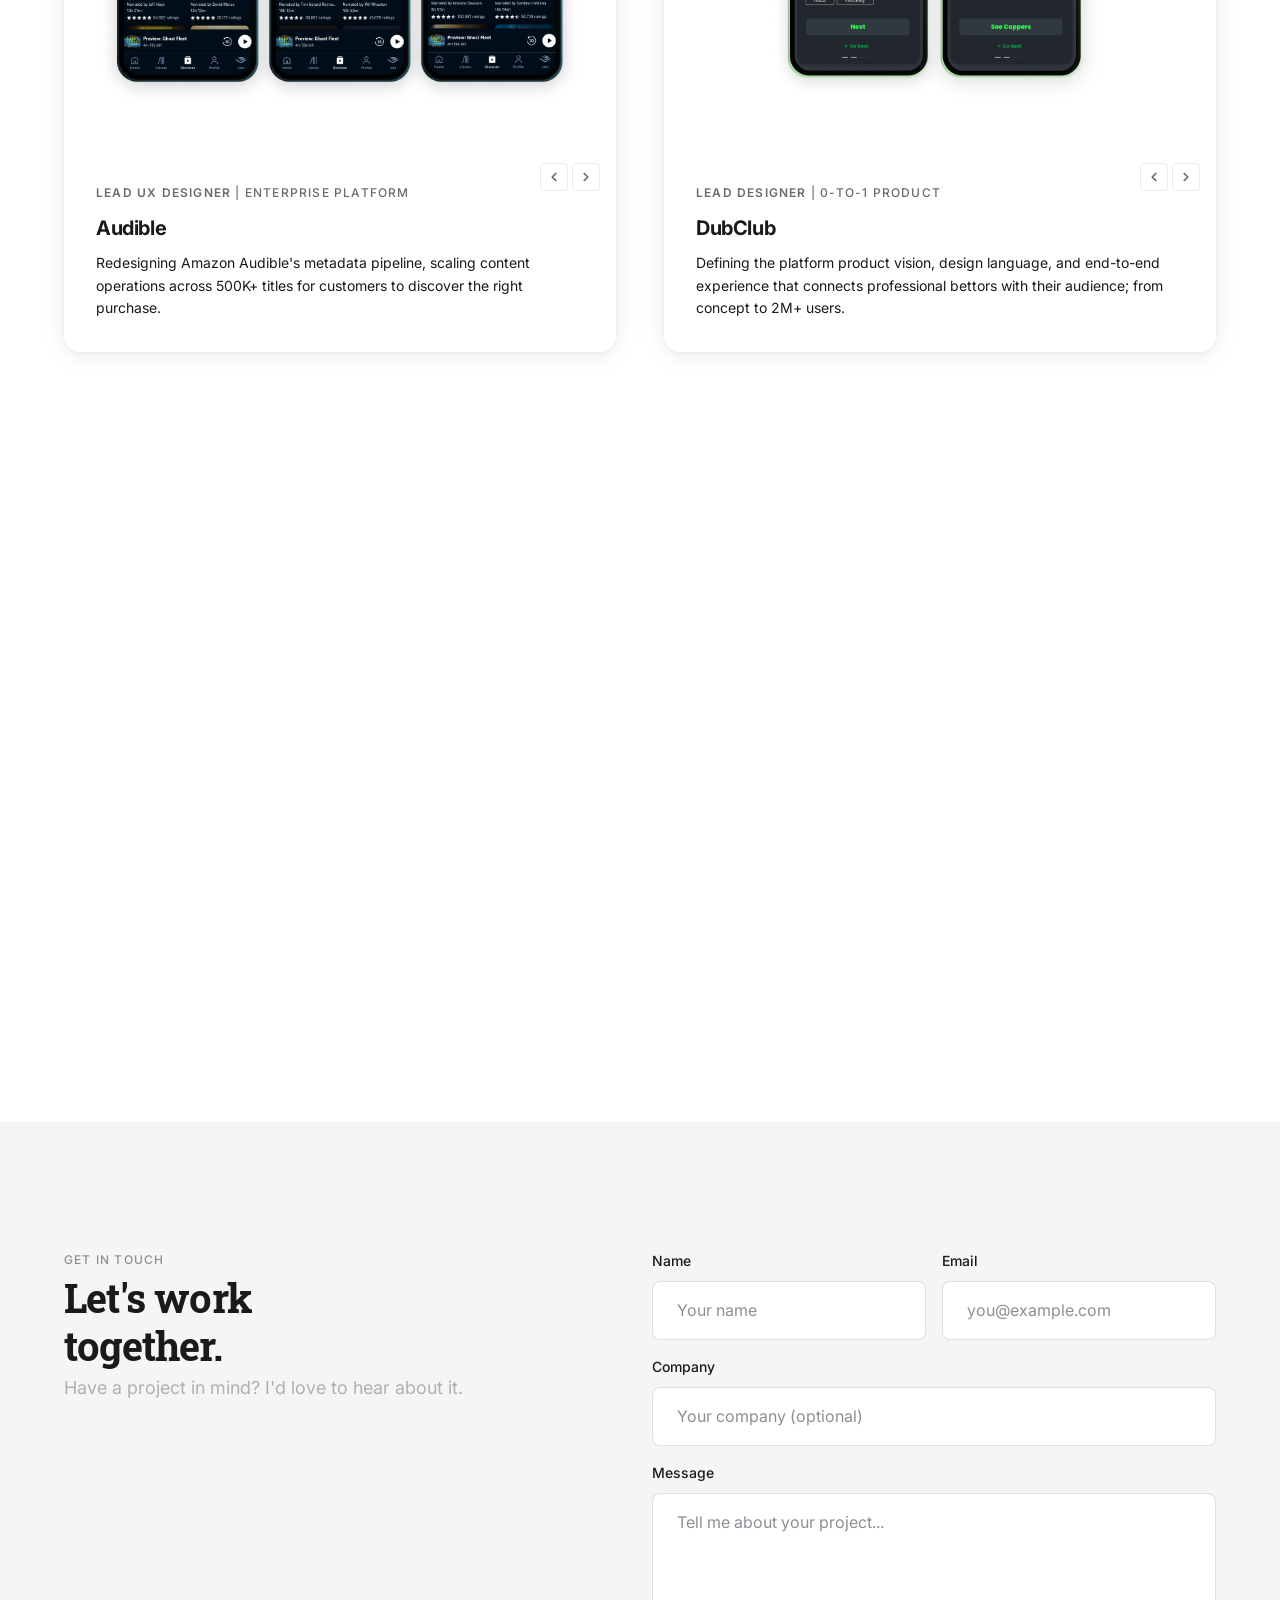
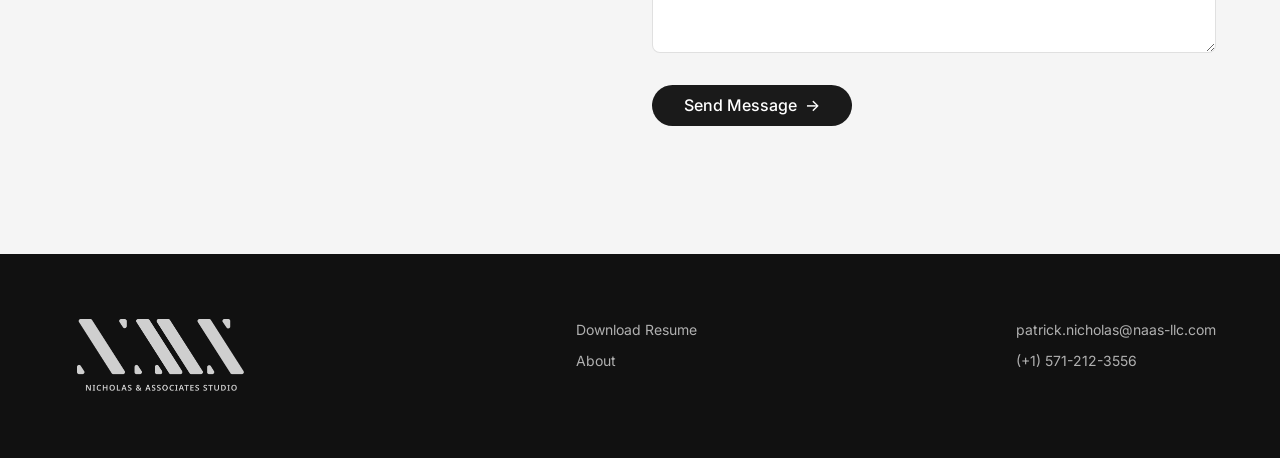
==== commit f37320a5: "Indent the Scenario image+copy block; remove divider lines entirely The wireframe's image + "opportu" ====
--- a/index.html
+++ b/index.html
@@ -18,7 +18,7 @@
   <link rel="preconnect" href="https://fonts.gstatic.com" crossorigin>
   <link href="https://fonts.googleapis.com/css2?family=Roboto+Slab:wght@400;700&family=Newsreader:ital,opsz,wght@0,6..72,200..800;1,6..72,200..800&family=Inter:wght@400;500;600;700&family=JetBrains+Mono:wght@400;500&display=swap" rel="stylesheet">
   <link rel="stylesheet" href="css/main.css?v=20260463">
-  <link rel="stylesheet" href="css/case-study.css?v=20260493">
+  <link rel="stylesheet" href="css/case-study.css?v=20260494">
 </head>
 <body class="theme--light">
 
--- a/css/case-study.css
+++ b/css/case-study.css
@@ -1569,14 +1569,23 @@
 
 /* ================================================================
    CS-ACCENT-MUTED — opt-in modifier (set on <main>) for pages that
-   want the cs-* component structure — chapter dividers, split
+   want the cs-* component structure — chapter/mission dividers, split
    eyebrows, mission headings, list markers — without the per-project
-   --cs-accent color splashed across them. Falls back to the same
-   neutral grey (--color-text-tertiary / --color-border) already used
-   by .section__eyebrow and other dividers elsewhere on the site.
+   --cs-accent color splashed across them, and without the horizontal
+   rules those dividers used regardless of color. Eyebrows/headings
+   fall back to the same neutral grey (--color-text-tertiary) already
+   used by .section__eyebrow elsewhere on the site.
    ================================================================ */
 .cs-accent-muted .cs-chapter {
-  border-top-color: var(--color-border);
+  border-top: none;
+}
+
+.cs-accent-muted .cs-mission__item {
+  border-top: none;
+}
+
+.cs-accent-muted .cs-mission__item:last-child {
+  border-bottom: none;
 }
 
 .cs-accent-muted .cs-chapter__number,
